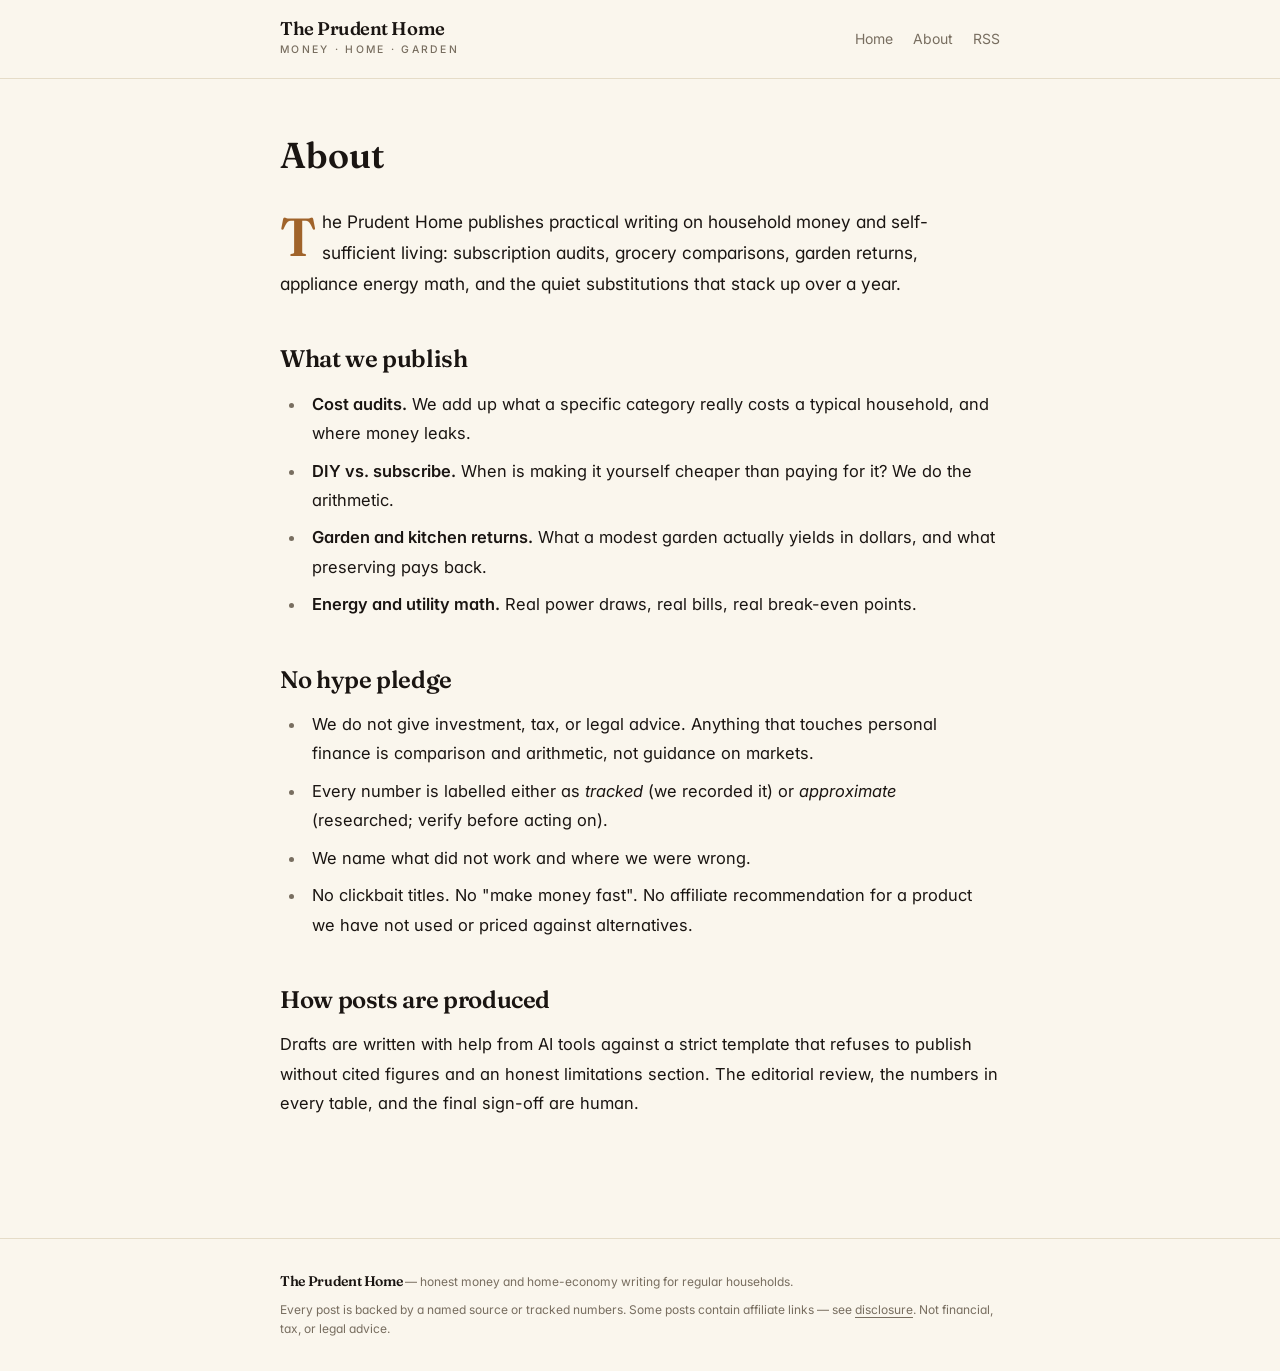
==== about/index.html @ 7614a362 "deploy 2026-04-15T07:02:53Z from source f7cd098" ====
<!DOCTYPE html><html lang="en" class="scroll-smooth"> <head><meta charset="utf-8"><meta name="viewport" content="width=device-width, initial-scale=1"><meta name="description" content="Practical money-saving and self-sufficient living for regular households. Real numbers, honest verdicts."><meta property="og:site_name" content="The Prudent Home"><meta property="og:title" content="About — The Prudent Home"><meta property="og:description" content="Practical money-saving and self-sufficient living for regular households. Real numbers, honest verdicts."><meta property="og:type" content="website"><meta property="og:url" content="https://theprudenthome.github.io/about/"><meta name="twitter:card" content="summary_large_image"><meta name="twitter:title" content="About — The Prudent Home"><meta name="twitter:description" content="Practical money-saving and self-sufficient living for regular households. Real numbers, honest verdicts."><meta name="p:domain_verify" content="9ee6adf73696bf512517238aac74f80d"><link rel="canonical" href="https://theprudenthome.github.io/about/"><link rel="alternate" type="application/rss+xml" title="About — The Prudent Home" href="/rss.xml"><link rel="preconnect" href="https://fonts.googleapis.com"><link rel="preconnect" href="https://fonts.gstatic.com" crossorigin><link rel="stylesheet" href="https://fonts.googleapis.com/css2?family=Fraunces:opsz,wght@9..144,400;9..144,500;9..144,600;9..144,700&family=Inter:wght@400;500;600;700&display=swap"><title>About — The Prudent Home</title><link rel="stylesheet" href="/_astro/BaseLayout.Cv4baA6N.css"></head> <body class="min-h-screen antialiased"> <header class="border-b border-[color:var(--color-rule)] dark:border-[color:var(--color-rule-dark)]"> <div class="mx-auto max-w-3xl px-5 sm:px-6 py-5 flex items-center justify-between gap-4"> <a href="/" class="group no-underline"> <span class="block font-serif text-[1.15rem] font-semibold tracking-tight leading-none text-[color:var(--color-ink)] dark:text-[color:var(--color-ink-dark)] group-hover:text-[color:var(--color-accent)] transition-colors">
The Prudent Home
</span> <span class="block mt-1 text-[0.65rem] font-medium tracking-[0.22em] uppercase text-[color:var(--color-muted)] dark:text-[color:var(--color-muted-dark)]">
money &middot; home &middot; garden
</span> </a> <nav class="flex items-center gap-5 text-sm text-[color:var(--color-muted)] dark:text-[color:var(--color-muted-dark)]" aria-label="Primary"> <a href="/" class="hover:text-[color:var(--color-accent)] transition-colors no-underline">Home</a> <a href="/about" class="hover:text-[color:var(--color-accent)] transition-colors no-underline">About</a> <a href="/rss.xml" class="hover:text-[color:var(--color-accent)] transition-colors no-underline">RSS</a> </nav> </div> </header> <main class="mx-auto max-w-3xl px-5 sm:px-6 py-10 sm:py-14">  <article class="prose prose-prudent max-w-none"> <h1 class="font-serif font-semibold">About</h1> <p>The Prudent Home publishes practical writing on household money and self-sufficient living: subscription audits, grocery comparisons, garden returns, appliance energy math, and the quiet substitutions that stack up over a year.</p> <h2>What we publish</h2> <ul> <li><strong>Cost audits.</strong> We add up what a specific category really costs a typical household, and where money leaks.</li> <li><strong>DIY vs. subscribe.</strong> When is making it yourself cheaper than paying for it? We do the arithmetic.</li> <li><strong>Garden and kitchen returns.</strong> What a modest garden actually yields in dollars, and what preserving pays back.</li> <li><strong>Energy and utility math.</strong> Real power draws, real bills, real break-even points.</li> </ul> <h2>No hype pledge</h2> <ul> <li>We do not give investment, tax, or legal advice. Anything that touches personal finance is comparison and arithmetic, not guidance on markets.</li> <li>Every number is labelled either as <em>tracked</em> (we recorded it) or <em>approximate</em> (researched; verify before acting on).</li> <li>We name what did not work and where we were wrong.</li> <li>No clickbait titles. No "make money fast". No affiliate recommendation for a product we have not used or priced against alternatives.</li> </ul> <h2>How posts are produced</h2> <p>Drafts are written with help from AI tools against a strict template that refuses to publish without cited figures and an honest limitations section. The editorial review, the numbers in every table, and the final sign-off are human.</p> </article>  </main> <footer class="mt-16 border-t border-[color:var(--color-rule)] dark:border-[color:var(--color-rule-dark)]"> <div class="mx-auto max-w-3xl px-5 sm:px-6 py-8 text-xs text-[color:var(--color-muted)] dark:text-[color:var(--color-muted-dark)] leading-relaxed"> <p class="mb-2"> <span class="font-serif text-sm font-semibold tracking-tight text-[color:var(--color-ink)] dark:text-[color:var(--color-ink-dark)]">The Prudent Home</span>
&mdash; honest money and home-economy writing for regular households.
</p> <p>
Every post is backed by a named source or tracked numbers. Some posts contain affiliate links &mdash;
          see <a href="/disclosure" class="underline hover:text-[color:var(--color-accent)] transition-colors">disclosure</a>.
          Not financial, tax, or legal advice.
</p> </div> </footer>  </body> </html>
---- _astro/BaseLayout.Cv4baA6N.css ----
@layer properties{@supports (((-webkit-hyphens:none)) and (not (margin-trim:inline))) or ((-moz-orient:inline) and (not (color:rgb(from red r g b)))){*,:before,:after,::backdrop{--tw-rotate-x:initial;--tw-rotate-y:initial;--tw-rotate-z:initial;--tw-skew-x:initial;--tw-skew-y:initial;--tw-space-y-reverse:0;--tw-border-style:solid;--tw-leading:initial;--tw-font-weight:initial;--tw-tracking:initial;--tw-duration:initial}}}@layer theme{:root,:host{--font-sans:"Inter", ui-sans-serif, system-ui, sans-serif;--font-serif:"Fraunces", ui-serif, "Iowan Old Style", Georgia, serif;--font-mono:ui-monospace, SFMono-Regular, Menlo, Monaco, Consolas, "Liberation Mono", "Courier New", monospace;--spacing:.25rem;--container-xl:36rem;--container-3xl:48rem;--text-xs:.75rem;--text-xs--line-height:calc(1 / .75);--text-sm:.875rem;--text-sm--line-height:calc(1.25 / .875);--text-base:1rem;--text-base--line-height: 1.5 ;--text-lg:1.125rem;--text-lg--line-height:calc(1.75 / 1.125);--text-xl:1.25rem;--text-xl--line-height:calc(1.75 / 1.25);--text-2xl:1.5rem;--text-2xl--line-height:calc(2 / 1.5);--text-3xl:1.875rem;--text-3xl--line-height: 1.2 ;--text-4xl:2.25rem;--text-4xl--line-height:calc(2.5 / 2.25);--text-5xl:3rem;--text-5xl--line-height:1;--font-weight-normal:400;--font-weight-medium:500;--font-weight-semibold:600;--tracking-tight:-.025em;--tracking-normal:0em;--leading-tight:1.25;--leading-snug:1.375;--leading-relaxed:1.625;--radius-lg:.5rem;--radius-xl:.75rem;--radius-2xl:1rem;--default-transition-duration:.15s;--default-transition-timing-function:cubic-bezier(.4, 0, .2, 1);--default-font-family:var(--font-sans);--default-mono-font-family:var(--font-mono);--color-paper:#faf6ed;--color-paper-dark:#13110d;--color-ink:#1a1512;--color-ink-dark:#ede5d2;--color-ink-soft:#3b342c;--color-muted:#786e60;--color-muted-dark:#958a79;--color-rule:#e5dcc8;--color-rule-dark:#2b2620;--color-accent:#a0632a;--color-accent-soft:#f1e0c5;--color-accent-soft-dark:#2a2015}}@layer base{*,:after,:before,::backdrop{box-sizing:border-box;border:0 solid;margin:0;padding:0}::file-selector-button{box-sizing:border-box;border:0 solid;margin:0;padding:0}html,:host{-webkit-text-size-adjust:100%;tab-size:4;line-height:1.5;font-family:var(--default-font-family,ui-sans-serif, system-ui, sans-serif, "Apple Color Emoji", "Segoe UI Emoji", "Segoe UI Symbol", "Noto Color Emoji");font-feature-settings:var(--default-font-feature-settings,normal);font-variation-settings:var(--default-font-variation-settings,normal);-webkit-tap-highlight-color:transparent}hr{height:0;color:inherit;border-top-width:1px}abbr:where([title]){-webkit-text-decoration:underline dotted;text-decoration:underline dotted}h1,h2,h3,h4,h5,h6{font-size:inherit;font-weight:inherit}a{color:inherit;-webkit-text-decoration:inherit;text-decoration:inherit}b,strong{font-weight:bolder}code,kbd,samp,pre{font-family:var(--default-mono-font-family,ui-monospace, SFMono-Regular, Menlo, Monaco, Consolas, "Liberation Mono", "Courier New", monospace);font-feature-settings:var(--default-mono-font-feature-settings,normal);font-variation-settings:var(--default-mono-font-variation-settings,normal);font-size:1em}small{font-size:80%}sub,sup{vertical-align:baseline;font-size:75%;line-height:0;position:relative}sub{bottom:-.25em}sup{top:-.5em}table{text-indent:0;border-color:inherit;border-collapse:collapse}:-moz-focusring{outline:auto}progress{vertical-align:baseline}summary{display:list-item}ol,ul,menu{list-style:none}img,svg,video,canvas,audio,iframe,embed,object{vertical-align:middle;display:block}img,video{max-width:100%;height:auto}button,input,select,optgroup,textarea{font:inherit;font-feature-settings:inherit;font-variation-settings:inherit;letter-spacing:inherit;color:inherit;opacity:1;background-color:#0000;border-radius:0}::file-selector-button{font:inherit;font-feature-settings:inherit;font-variation-settings:inherit;letter-spacing:inherit;color:inherit;opacity:1;background-color:#0000;border-radius:0}:where(select:is([multiple],[size])) optgroup{font-weight:bolder}:where(select:is([multiple],[size])) optgroup option{padding-inline-start:20px}::file-selector-button{margin-inline-end:4px}::placeholder{opacity:1}@supports (not ((-webkit-appearance:-apple-pay-button))) or (contain-intrinsic-size:1px){::placeholder{color:currentColor}@supports (color:color-mix(in lab,red,red)){::placeholder{color:color-mix(in oklab,currentcolor 50%,transparent)}}}textarea{resize:vertical}::-webkit-search-decoration{-webkit-appearance:none}::-webkit-date-and-time-value{min-height:1lh;text-align:inherit}::-webkit-datetime-edit{display:inline-flex}::-webkit-datetime-edit-fields-wrapper{padding:0}::-webkit-datetime-edit{padding-block:0}::-webkit-datetime-edit-year-field{padding-block:0}::-webkit-datetime-edit-month-field{padding-block:0}::-webkit-datetime-edit-day-field{padding-block:0}::-webkit-datetime-edit-hour-field{padding-block:0}::-webkit-datetime-edit-minute-field{padding-block:0}::-webkit-datetime-edit-second-field{padding-block:0}::-webkit-datetime-edit-millisecond-field{padding-block:0}::-webkit-datetime-edit-meridiem-field{padding-block:0}::-webkit-calendar-picker-indicator{line-height:1}:-moz-ui-invalid{box-shadow:none}button,input:where([type=button],[type=reset],[type=submit]){appearance:button}::file-selector-button{appearance:button}::-webkit-inner-spin-button{height:auto}::-webkit-outer-spin-button{height:auto}[hidden]:where(:not([hidden=until-found])){display:none!important}}@layer components;@layer utilities{.visible{visibility:visible}.absolute{position:absolute}.fixed{position:fixed}.static{position:static}.start{inset-inline-start:var(--spacing)}.end{inset-inline-end:var(--spacing)}.isolate{isolation:isolate}.mx-auto{margin-inline:auto}.my-5{margin-block:calc(var(--spacing) * 5)}.my-6{margin-block:calc(var(--spacing) * 6)}.prose{color:var(--tw-prose-body);max-width:65ch}.prose :where(p):not(:where([class~=not-prose],[class~=not-prose] *)){margin-top:1.25em;margin-bottom:1.25em}.prose :where([class~=lead]):not(:where([class~=not-prose],[class~=not-prose] *)){color:var(--tw-prose-lead);margin-top:1.2em;margin-bottom:1.2em;font-size:1.25em;line-height:1.6}.prose :where(a):not(:where([class~=not-prose],[class~=not-prose] *)){color:var(--tw-prose-links);font-weight:500;text-decoration:underline}.prose :where(strong):not(:where([class~=not-prose],[class~=not-prose] *)){color:var(--tw-prose-bold);font-weight:600}.prose :where(a strong):not(:where([class~=not-prose],[class~=not-prose] *)),.prose :where(blockquote strong):not(:where([class~=not-prose],[class~=not-prose] *)),.prose :where(thead th strong):not(:where([class~=not-prose],[class~=not-prose] *)){color:inherit}.prose :where(ol):not(:where([class~=not-prose],[class~=not-prose] *)){margin-top:1.25em;margin-bottom:1.25em;padding-inline-start:1.625em;list-style-type:decimal}.prose :where(ol[type=A]):not(:where([class~=not-prose],[class~=not-prose] *)){list-style-type:upper-alpha}.prose :where(ol[type=a]):not(:where([class~=not-prose],[class~=not-prose] *)){list-style-type:lower-alpha}.prose :where(ol[type=A s]):not(:where([class~=not-prose],[class~=not-prose] *)){list-style-type:upper-alpha}.prose :where(ol[type=a s]):not(:where([class~=not-prose],[class~=not-prose] *)){list-style-type:lower-alpha}.prose :where(ol[type=I]):not(:where([class~=not-prose],[class~=not-prose] *)){list-style-type:upper-roman}.prose :where(ol[type=i]):not(:where([class~=not-prose],[class~=not-prose] *)){list-style-type:lower-roman}.prose :where(ol[type=I s]):not(:where([class~=not-prose],[class~=not-prose] *)){list-style-type:upper-roman}.prose :where(ol[type=i s]):not(:where([class~=not-prose],[class~=not-prose] *)){list-style-type:lower-roman}.prose :where(ol[type="1"]):not(:where([class~=not-prose],[class~=not-prose] *)){list-style-type:decimal}.prose :where(ul):not(:where([class~=not-prose],[class~=not-prose] *)){margin-top:1.25em;margin-bottom:1.25em;padding-inline-start:1.625em;list-style-type:disc}.prose :where(ol>li):not(:where([class~=not-prose],[class~=not-prose] *))::marker{color:var(--tw-prose-counters);font-weight:400}.prose :where(ul>li):not(:where([class~=not-prose],[class~=not-prose] *))::marker{color:var(--tw-prose-bullets)}.prose :where(dt):not(:where([class~=not-prose],[class~=not-prose] *)){color:var(--tw-prose-headings);margin-top:1.25em;font-weight:600}.prose :where(hr):not(:where([class~=not-prose],[class~=not-prose] *)){border-color:var(--tw-prose-hr);border-top-width:1px;margin-top:3em;margin-bottom:3em}.prose :where(blockquote):not(:where([class~=not-prose],[class~=not-prose] *)){color:var(--tw-prose-quotes);border-inline-start-width:.25rem;border-inline-start-color:var(--tw-prose-quote-borders);quotes:"“""”""‘""’";margin-top:1.6em;margin-bottom:1.6em;padding-inline-start:1em;font-style:italic;font-weight:500}.prose :where(blockquote p:first-of-type):not(:where([class~=not-prose],[class~=not-prose] *)):before{content:open-quote}.prose :where(blockquote p:last-of-type):not(:where([class~=not-prose],[class~=not-prose] *)):after{content:close-quote}.prose :where(h1):not(:where([class~=not-prose],[class~=not-prose] *)){color:var(--tw-prose-headings);margin-top:0;margin-bottom:.888889em;font-size:2.25em;font-weight:800;line-height:1.11111}.prose :where(h1 strong):not(:where([class~=not-prose],[class~=not-prose] *)){color:inherit;font-weight:900}.prose :where(h2):not(:where([class~=not-prose],[class~=not-prose] *)){color:var(--tw-prose-headings);margin-top:2em;margin-bottom:1em;font-size:1.5em;font-weight:700;line-height:1.33333}.prose :where(h2 strong):not(:where([class~=not-prose],[class~=not-prose] *)){color:inherit;font-weight:800}.prose :where(h3):not(:where([class~=not-prose],[class~=not-prose] *)){color:var(--tw-prose-headings);margin-top:1.6em;margin-bottom:.6em;font-size:1.25em;font-weight:600;line-height:1.6}.prose :where(h3 strong):not(:where([class~=not-prose],[class~=not-prose] *)){color:inherit;font-weight:700}.prose :where(h4):not(:where([class~=not-prose],[class~=not-prose] *)){color:var(--tw-prose-headings);margin-top:1.5em;margin-bottom:.5em;font-weight:600;line-height:1.5}.prose :where(h4 strong):not(:where([class~=not-prose],[class~=not-prose] *)){color:inherit;font-weight:700}.prose :where(img):not(:where([class~=not-prose],[class~=not-prose] *)){margin-top:2em;margin-bottom:2em}.prose :where(picture):not(:where([class~=not-prose],[class~=not-prose] *)){margin-top:2em;margin-bottom:2em;display:block}.prose :where(video):not(:where([class~=not-prose],[class~=not-prose] *)){margin-top:2em;margin-bottom:2em}.prose :where(kbd):not(:where([class~=not-prose],[class~=not-prose] *)){color:var(--tw-prose-kbd);box-shadow:0 0 0 1px var(--tw-prose-kbd-shadows),0 3px 0 var(--tw-prose-kbd-shadows);padding-top:.1875em;padding-inline-end:.375em;padding-bottom:.1875em;border-radius:.3125rem;padding-inline-start:.375em;font-family:inherit;font-size:.875em;font-weight:500}.prose :where(code):not(:where([class~=not-prose],[class~=not-prose] *)){color:var(--tw-prose-code);font-size:.875em;font-weight:600}.prose :where(code):not(:where([class~=not-prose],[class~=not-prose] *)):before,.prose :where(code):not(:where([class~=not-prose],[class~=not-prose] *)):after{content:"`"}.prose :where(a code):not(:where([class~=not-prose],[class~=not-prose] *)),.prose :where(h1 code):not(:where([class~=not-prose],[class~=not-prose] *)){color:inherit}.prose :where(h2 code):not(:where([class~=not-prose],[class~=not-prose] *)){color:inherit;font-size:.875em}.prose :where(h3 code):not(:where([class~=not-prose],[class~=not-prose] *)){color:inherit;font-size:.9em}.prose :where(h4 code):not(:where([class~=not-prose],[class~=not-prose] *)),.prose :where(blockquote code):not(:where([class~=not-prose],[class~=not-prose] *)),.prose :where(thead th code):not(:where([class~=not-prose],[class~=not-prose] *)){color:inherit}.prose :where(pre):not(:where([class~=not-prose],[class~=not-prose] *)){color:var(--tw-prose-pre-code);background-color:var(--tw-prose-pre-bg);padding-top:.857143em;padding-inline-end:1.14286em;padding-bottom:.857143em;border-radius:.375rem;margin-top:1.71429em;margin-bottom:1.71429em;padding-inline-start:1.14286em;font-size:.875em;font-weight:400;line-height:1.71429;overflow-x:auto}.prose :where(pre code):not(:where([class~=not-prose],[class~=not-prose] *)){font-weight:inherit;color:inherit;font-size:inherit;font-family:inherit;line-height:inherit;background-color:#0000;border-width:0;border-radius:0;padding:0}.prose :where(pre code):not(:where([class~=not-prose],[class~=not-prose] *)):before,.prose :where(pre code):not(:where([class~=not-prose],[class~=not-prose] *)):after{content:none}.prose :where(table):not(:where([class~=not-prose],[class~=not-prose] *)){table-layout:auto;width:100%;margin-top:2em;margin-bottom:2em;font-size:.875em;line-height:1.71429}.prose :where(thead):not(:where([class~=not-prose],[class~=not-prose] *)){border-bottom-width:1px;border-bottom-color:var(--tw-prose-th-borders)}.prose :where(thead th):not(:where([class~=not-prose],[class~=not-prose] *)){color:var(--tw-prose-headings);vertical-align:bottom;padding-inline-end:.571429em;padding-bottom:.571429em;padding-inline-start:.571429em;font-weight:600}.prose :where(tbody tr):not(:where([class~=not-prose],[class~=not-prose] *)){border-bottom-width:1px;border-bottom-color:var(--tw-prose-td-borders)}.prose :where(tbody tr:last-child):not(:where([class~=not-prose],[class~=not-prose] *)){border-bottom-width:0}.prose :where(tbody td):not(:where([class~=not-prose],[class~=not-prose] *)){vertical-align:baseline}.prose :where(tfoot):not(:where([class~=not-prose],[class~=not-prose] *)){border-top-width:1px;border-top-color:var(--tw-prose-th-borders)}.prose :where(tfoot td):not(:where([class~=not-prose],[class~=not-prose] *)){vertical-align:top}.prose :where(th,td):not(:where([class~=not-prose],[class~=not-prose] *)){text-align:start}.prose :where(figure>*):not(:where([class~=not-prose],[class~=not-prose] *)){margin-top:0;margin-bottom:0}.prose :where(figcaption):not(:where([class~=not-prose],[class~=not-prose] *)){color:var(--tw-prose-captions);margin-top:.857143em;font-size:.875em;line-height:1.42857}.prose{--tw-prose-body:oklch(37.3% .034 259.733);--tw-prose-headings:oklch(21% .034 264.665);--tw-prose-lead:oklch(44.6% .03 256.802);--tw-prose-links:oklch(21% .034 264.665);--tw-prose-bold:oklch(21% .034 264.665);--tw-prose-counters:oklch(55.1% .027 264.364);--tw-prose-bullets:oklch(87.2% .01 258.338);--tw-prose-hr:oklch(92.8% .006 264.531);--tw-prose-quotes:oklch(21% .034 264.665);--tw-prose-quote-borders:oklch(92.8% .006 264.531);--tw-prose-captions:oklch(55.1% .027 264.364);--tw-prose-kbd:oklch(21% .034 264.665);--tw-prose-kbd-shadows:oklab(21% -.00316127 -.0338527/.1);--tw-prose-code:oklch(21% .034 264.665);--tw-prose-pre-code:oklch(92.8% .006 264.531);--tw-prose-pre-bg:oklch(27.8% .033 256.848);--tw-prose-th-borders:oklch(87.2% .01 258.338);--tw-prose-td-borders:oklch(92.8% .006 264.531);--tw-prose-invert-body:oklch(87.2% .01 258.338);--tw-prose-invert-headings:#fff;--tw-prose-invert-lead:oklch(70.7% .022 261.325);--tw-prose-invert-links:#fff;--tw-prose-invert-bold:#fff;--tw-prose-invert-counters:oklch(70.7% .022 261.325);--tw-prose-invert-bullets:oklch(44.6% .03 256.802);--tw-prose-invert-hr:oklch(37.3% .034 259.733);--tw-prose-invert-quotes:oklch(96.7% .003 264.542);--tw-prose-invert-quote-borders:oklch(37.3% .034 259.733);--tw-prose-invert-captions:oklch(70.7% .022 261.325);--tw-prose-invert-kbd:#fff;--tw-prose-invert-kbd-shadows:#ffffff1a;--tw-prose-invert-code:#fff;--tw-prose-invert-pre-code:oklch(87.2% .01 258.338);--tw-prose-invert-pre-bg:#00000080;--tw-prose-invert-th-borders:oklch(44.6% .03 256.802);--tw-prose-invert-td-borders:oklch(37.3% .034 259.733);font-size:1rem;line-height:1.75}.prose :where(picture>img):not(:where([class~=not-prose],[class~=not-prose] *)){margin-top:0;margin-bottom:0}.prose :where(li):not(:where([class~=not-prose],[class~=not-prose] *)){margin-top:.5em;margin-bottom:.5em}.prose :where(ol>li):not(:where([class~=not-prose],[class~=not-prose] *)),.prose :where(ul>li):not(:where([class~=not-prose],[class~=not-prose] *)){padding-inline-start:.375em}.prose :where(.prose>ul>li p):not(:where([class~=not-prose],[class~=not-prose] *)){margin-top:.75em;margin-bottom:.75em}.prose :where(.prose>ul>li>p:first-child):not(:where([class~=not-prose],[class~=not-prose] *)){margin-top:1.25em}.prose :where(.prose>ul>li>p:last-child):not(:where([class~=not-prose],[class~=not-prose] *)){margin-bottom:1.25em}.prose :where(.prose>ol>li>p:first-child):not(:where([class~=not-prose],[class~=not-prose] *)){margin-top:1.25em}.prose :where(.prose>ol>li>p:last-child):not(:where([class~=not-prose],[class~=not-prose] *)){margin-bottom:1.25em}.prose :where(ul ul,ul ol,ol ul,ol ol):not(:where([class~=not-prose],[class~=not-prose] *)){margin-top:.75em;margin-bottom:.75em}.prose :where(dl):not(:where([class~=not-prose],[class~=not-prose] *)){margin-top:1.25em;margin-bottom:1.25em}.prose :where(dd):not(:where([class~=not-prose],[class~=not-prose] *)){margin-top:.5em;padding-inline-start:1.625em}.prose :where(hr+*):not(:where([class~=not-prose],[class~=not-prose] *)),.prose :where(h2+*):not(:where([class~=not-prose],[class~=not-prose] *)),.prose :where(h3+*):not(:where([class~=not-prose],[class~=not-prose] *)),.prose :where(h4+*):not(:where([class~=not-prose],[class~=not-prose] *)){margin-top:0}.prose :where(thead th:first-child):not(:where([class~=not-prose],[class~=not-prose] *)){padding-inline-start:0}.prose :where(thead th:last-child):not(:where([class~=not-prose],[class~=not-prose] *)){padding-inline-end:0}.prose :where(tbody td,tfoot td):not(:where([class~=not-prose],[class~=not-prose] *)){padding-top:.571429em;padding-inline-end:.571429em;padding-bottom:.571429em;padding-inline-start:.571429em}.prose :where(tbody td:first-child,tfoot td:first-child):not(:where([class~=not-prose],[class~=not-prose] *)){padding-inline-start:0}.prose :where(tbody td:last-child,tfoot td:last-child):not(:where([class~=not-prose],[class~=not-prose] *)){padding-inline-end:0}.prose :where(figure):not(:where([class~=not-prose],[class~=not-prose] *)){margin-top:2em;margin-bottom:2em}.prose :where(.prose>:first-child):not(:where([class~=not-prose],[class~=not-prose] *)){margin-top:0}.prose :where(.prose>:last-child):not(:where([class~=not-prose],[class~=not-prose] *)){margin-bottom:0}.mt-1{margin-top:calc(var(--spacing) * 1)}.mt-2{margin-top:calc(var(--spacing) * 2)}.mt-3{margin-top:calc(var(--spacing) * 3)}.mt-5{margin-top:calc(var(--spacing) * 5)}.mt-16{margin-top:calc(var(--spacing) * 16)}.mb-2{margin-bottom:calc(var(--spacing) * 2)}.mb-3{margin-bottom:calc(var(--spacing) * 3)}.mb-4{margin-bottom:calc(var(--spacing) * 4)}.mb-5{margin-bottom:calc(var(--spacing) * 5)}.mb-6{margin-bottom:calc(var(--spacing) * 6)}.mb-8{margin-bottom:calc(var(--spacing) * 8)}.mb-14{margin-bottom:calc(var(--spacing) * 14)}.ml-2{margin-left:calc(var(--spacing) * 2)}.line-clamp-3{-webkit-line-clamp:3;-webkit-box-orient:vertical;display:-webkit-box;overflow:hidden}.block{display:block}.flex{display:flex}.grid{display:grid}.table{display:table}.aspect-\[4\/3\]{aspect-ratio:4/3}.aspect-\[16\/9\]{aspect-ratio:16/9}.h-full{height:100%}.min-h-screen{min-height:100vh}.w-full{width:100%}.max-w-3xl{max-width:var(--container-3xl)}.max-w-\[60ch\]{max-width:60ch}.max-w-none{max-width:none}.max-w-xl{max-width:var(--container-xl)}.shrink{flex-shrink:1}.grow{flex-grow:1}.transform{transform:var(--tw-rotate-x,) var(--tw-rotate-y,) var(--tw-rotate-z,) var(--tw-skew-x,) var(--tw-skew-y,)}.flex-wrap{flex-wrap:wrap}.items-center{align-items:center}.items-start{align-items:flex-start}.justify-between{justify-content:space-between}.gap-4{gap:calc(var(--spacing) * 4)}.gap-5{gap:calc(var(--spacing) * 5)}.gap-6{gap:calc(var(--spacing) * 6)}:where(.space-y-10>:not(:last-child)){--tw-space-y-reverse:0;margin-block-start:calc(calc(var(--spacing) * 10) * var(--tw-space-y-reverse));margin-block-end:calc(calc(var(--spacing) * 10) * calc(1 - var(--tw-space-y-reverse)))}.gap-x-3{column-gap:calc(var(--spacing) * 3)}.gap-y-1{row-gap:calc(var(--spacing) * 1)}.overflow-hidden{overflow:hidden}.scroll-smooth{scroll-behavior:smooth}.rounded{border-radius:.25rem}.rounded-2xl{border-radius:var(--radius-2xl)}.rounded-lg{border-radius:var(--radius-lg)}.rounded-xl{border-radius:var(--radius-xl)}.border{border-style:var(--tw-border-style);border-width:1px}.border-t{border-top-style:var(--tw-border-style);border-top-width:1px}.border-b{border-bottom-style:var(--tw-border-style);border-bottom-width:1px}.border-\[color\:var\(--color-rule\)\]{border-color:var(--color-rule)}.bg-\[color\:var\(--color-accent-soft\)\]{background-color:var(--color-accent-soft)}.object-cover{object-fit:cover}.p-3{padding:calc(var(--spacing) * 3)}.px-4{padding-inline:calc(var(--spacing) * 4)}.px-5{padding-inline:calc(var(--spacing) * 5)}.py-3{padding-block:calc(var(--spacing) * 3)}.py-5{padding-block:calc(var(--spacing) * 5)}.py-8{padding-block:calc(var(--spacing) * 8)}.py-10{padding-block:calc(var(--spacing) * 10)}.pt-10{padding-top:calc(var(--spacing) * 10)}.pb-6{padding-bottom:calc(var(--spacing) * 6)}.pb-10{padding-bottom:calc(var(--spacing) * 10)}.font-sans{font-family:var(--font-sans)}.font-serif{font-family:var(--font-serif)}.text-2xl{font-size:var(--text-2xl);line-height:var(--tw-leading,var(--text-2xl--line-height))}.text-3xl{font-size:var(--text-3xl);line-height:var(--tw-leading,var(--text-3xl--line-height))}.text-4xl{font-size:var(--text-4xl);line-height:var(--tw-leading,var(--text-4xl--line-height))}.text-base{font-size:var(--text-base);line-height:var(--tw-leading,var(--text-base--line-height))}.text-lg{font-size:var(--text-lg);line-height:var(--tw-leading,var(--text-lg--line-height))}.text-sm{font-size:var(--text-sm);line-height:var(--tw-leading,var(--text-sm--line-height))}.text-xl{font-size:var(--text-xl);line-height:var(--tw-leading,var(--text-xl--line-height))}.text-xs{font-size:var(--text-xs);line-height:var(--tw-leading,var(--text-xs--line-height))}.text-\[0\.65rem\]{font-size:.65rem}.text-\[1\.15rem\]{font-size:1.15rem}.leading-\[1\.1\]{--tw-leading:1.1;line-height:1.1}.leading-\[1\.05\]{--tw-leading:1.05;line-height:1.05}.leading-\[1\.15\]{--tw-leading:1.15;line-height:1.15}.leading-none{--tw-leading:1;line-height:1}.leading-relaxed{--tw-leading:var(--leading-relaxed);line-height:var(--leading-relaxed)}.leading-snug{--tw-leading:var(--leading-snug);line-height:var(--leading-snug)}.leading-tight{--tw-leading:var(--leading-tight);line-height:var(--leading-tight)}.font-medium{--tw-font-weight:var(--font-weight-medium);font-weight:var(--font-weight-medium)}.font-normal{--tw-font-weight:var(--font-weight-normal);font-weight:var(--font-weight-normal)}.font-semibold{--tw-font-weight:var(--font-weight-semibold);font-weight:var(--font-weight-semibold)}.tracking-\[0\.1em\]{--tw-tracking:.1em;letter-spacing:.1em}.tracking-\[0\.14em\]{--tw-tracking:.14em;letter-spacing:.14em}.tracking-\[0\.18em\]{--tw-tracking:.18em;letter-spacing:.18em}.tracking-\[0\.22em\]{--tw-tracking:.22em;letter-spacing:.22em}.tracking-normal{--tw-tracking:var(--tracking-normal);letter-spacing:var(--tracking-normal)}.tracking-tight{--tw-tracking:var(--tracking-tight);letter-spacing:var(--tracking-tight)}.text-\[color\:var\(--color-accent\)\]{color:var(--color-accent)}.text-\[color\:var\(--color-ink\)\]{color:var(--color-ink)}.text-\[color\:var\(--color-ink-soft\)\]{color:var(--color-ink-soft)}.text-\[color\:var\(--color-muted\)\]{color:var(--color-muted)}.normal-case{text-transform:none}.uppercase{text-transform:uppercase}.italic{font-style:italic}.no-underline{text-decoration-line:none}.underline{text-decoration-line:underline}.antialiased{-webkit-font-smoothing:antialiased;-moz-osx-font-smoothing:grayscale}.transition-colors{transition-property:color,background-color,border-color,outline-color,text-decoration-color,fill,stroke,--tw-gradient-from,--tw-gradient-via,--tw-gradient-to;transition-timing-function:var(--tw-ease,var(--default-transition-timing-function));transition-duration:var(--tw-duration,var(--default-transition-duration))}.transition-transform{transition-property:transform,translate,scale,rotate;transition-timing-function:var(--tw-ease,var(--default-transition-timing-function));transition-duration:var(--tw-duration,var(--default-transition-duration))}.duration-500{--tw-duration:.5s;transition-duration:.5s}.duration-700{--tw-duration:.7s;transition-duration:.7s}@media(hover:hover){.group-hover\:scale-\[1\.02\]:is(:where(.group):hover *){scale:1.02}.group-hover\:scale-\[1\.04\]:is(:where(.group):hover *){scale:1.04}.group-hover\:text-\[color\:var\(--color-accent\)\]:is(:where(.group):hover *),.hover\:text-\[color\:var\(--color-accent\)\]:hover{color:var(--color-accent)}}@media(min-width:40rem){.sm\:mb-20{margin-bottom:calc(var(--spacing) * 20)}.sm\:grid-cols-3{grid-template-columns:repeat(3,minmax(0,1fr))}.sm\:grid-cols-\[150px_1fr\]{grid-template-columns:150px 1fr}.sm\:px-6{padding-inline:calc(var(--spacing) * 6)}.sm\:py-14{padding-block:calc(var(--spacing) * 14)}.sm\:text-3xl{font-size:var(--text-3xl);line-height:var(--tw-leading,var(--text-3xl--line-height))}.sm\:text-5xl{font-size:var(--text-5xl);line-height:var(--tw-leading,var(--text-5xl--line-height))}.sm\:text-lg{font-size:var(--text-lg);line-height:var(--tw-leading,var(--text-lg--line-height))}.sm\:text-\[2\.6rem\]{font-size:2.6rem}}@media(prefers-color-scheme:dark){.dark\:border-\[color\:var\(--color-rule-dark\)\]{border-color:var(--color-rule-dark)}.dark\:bg-\[color\:var\(--color-accent-soft-dark\)\]{background-color:var(--color-accent-soft-dark)}.dark\:text-\[color\:var\(--color-ink-dark\)\]{color:var(--color-ink-dark)}.dark\:text-\[color\:var\(--color-muted-dark\)\]{color:var(--color-muted-dark)}}}html{scroll-behavior:smooth}body{background:var(--color-paper);color:var(--color-ink);font-family:var(--font-sans);font-feature-settings:"ss01","cv11";-webkit-font-smoothing:antialiased}@media(prefers-color-scheme:dark){body{background:var(--color-paper-dark);color:var(--color-ink-dark)}}a{text-underline-offset:3px}.prose-prudent{--tw-prose-body:var(--color-ink);--tw-prose-headings:var(--color-ink);--tw-prose-lead:var(--color-ink-soft);--tw-prose-links:var(--color-accent);--tw-prose-bold:var(--color-ink);--tw-prose-counters:var(--color-muted);--tw-prose-bullets:var(--color-muted);--tw-prose-hr:var(--color-rule);--tw-prose-quotes:var(--color-ink-soft);--tw-prose-quote-borders:var(--color-accent);--tw-prose-captions:var(--color-muted);--tw-prose-code:var(--color-ink);--tw-prose-pre-code:var(--color-ink-dark);--tw-prose-pre-bg:#1e1b17;--tw-prose-th-borders:var(--color-rule);--tw-prose-td-borders:var(--color-rule);--tw-prose-invert-body:var(--color-ink-dark);--tw-prose-invert-headings:var(--color-ink-dark);--tw-prose-invert-links:var(--color-accent);--tw-prose-invert-bold:var(--color-ink-dark);--tw-prose-invert-hr:var(--color-rule-dark);--tw-prose-invert-th-borders:var(--color-rule-dark);--tw-prose-invert-td-borders:var(--color-rule-dark)}.prose-prudent h2{font-family:var(--font-serif);letter-spacing:-.015em;margin-top:2.75rem;margin-bottom:.9rem;font-size:1.5rem;font-weight:600}.prose-prudent h3{font-family:var(--font-serif);margin-top:1.75rem;font-size:1.15rem;font-weight:600}.prose-prudent p,.prose-prudent li{font-size:1.03rem;line-height:1.78}.prose-prudent>p:first-of-type{font-size:1.08rem}.prose-prudent>p:first-of-type:first-letter{font-family:var(--font-serif);float:left;color:var(--color-accent);padding:.12em .12em 0 0;font-size:3.1em;font-weight:600;line-height:.9}.prose-prudent img{object-fit:cover;object-position:center;border-radius:14px;width:100%;height:clamp(200px,38vw,380px);margin:1.25rem 0 .75rem;box-shadow:0 1px 2px #281e140d,0 10px 28px #281e1414}.prose-prudent img+em{text-align:center;font-family:var(--font-sans);color:var(--color-muted);letter-spacing:.02em;margin:-.4rem 0 1.4rem;font-size:.8rem;font-style:normal;display:block}.prose-prudent table{font-family:var(--font-sans);width:100%;font-size:.93rem}.prose-prudent thead th{letter-spacing:.06em;text-transform:uppercase;color:var(--color-muted);background:#a0632a0f;font-size:.78rem;font-weight:600}@supports (color:color-mix(in lab,red,red)){.prose-prudent thead th{background:color-mix(in srgb,var(--color-accent) 6%,transparent)}}.prose-prudent tbody tr:hover{background:#a0632a0d}@supports (color:color-mix(in lab,red,red)){.prose-prudent tbody tr:hover{background:color-mix(in srgb,var(--color-accent) 5%,transparent)}}.prose-prudent blockquote{font-style:italic}.prose-prudent code{background:#a0632a1a}@supports (color:color-mix(in lab,red,red)){.prose-prudent code{background:color-mix(in srgb,var(--color-accent) 10%,transparent)}}.prose-prudent code{border-radius:4px;padding:.08em .3em;font-size:.88em}.prose-prudent code:before,.prose-prudent code:after{content:none}.tldr{background:#a0632a14}@supports (color:color-mix(in lab,red,red)){.tldr{background:color-mix(in srgb,var(--color-accent) 8%,transparent)}}.tldr{border:1px solid #a0632a4d}@supports (color:color-mix(in lab,red,red)){.tldr{border:1px solid color-mix(in srgb,var(--color-accent) 30%,transparent)}}.tldr{border-left:3px solid var(--color-accent);font-family:var(--font-sans);border-radius:10px;margin:1.6rem 0;padding:1rem 1.2rem;font-size:.96rem}.tldr strong:first-child{color:var(--color-muted);letter-spacing:.14em;text-transform:uppercase;margin-bottom:.45rem;font-size:.72rem;font-weight:700;display:block}@media(max-width:640px){.prose-prudent table{white-space:nowrap;display:block;overflow-x:auto}.prose-prudent img{border-radius:10px}}::selection{background:#a0632a4d}@supports (color:color-mix(in lab,red,red)){::selection{background:color-mix(in srgb,var(--color-accent) 30%,transparent)}}@property --tw-rotate-x{syntax:"*";inherits:false}@property --tw-rotate-y{syntax:"*";inherits:false}@property --tw-rotate-z{syntax:"*";inherits:false}@property --tw-skew-x{syntax:"*";inherits:false}@property --tw-skew-y{syntax:"*";inherits:false}@property --tw-space-y-reverse{syntax:"*";inherits:false;initial-value:0}@property --tw-border-style{syntax:"*";inherits:false;initial-value:solid}@property --tw-leading{syntax:"*";inherits:false}@property --tw-font-weight{syntax:"*";inherits:false}@property --tw-tracking{syntax:"*";inherits:false}@property --tw-duration{syntax:"*";inherits:false}.font-serif{font-family:var(--font-serif)}.font-sans{font-family:var(--font-sans)}
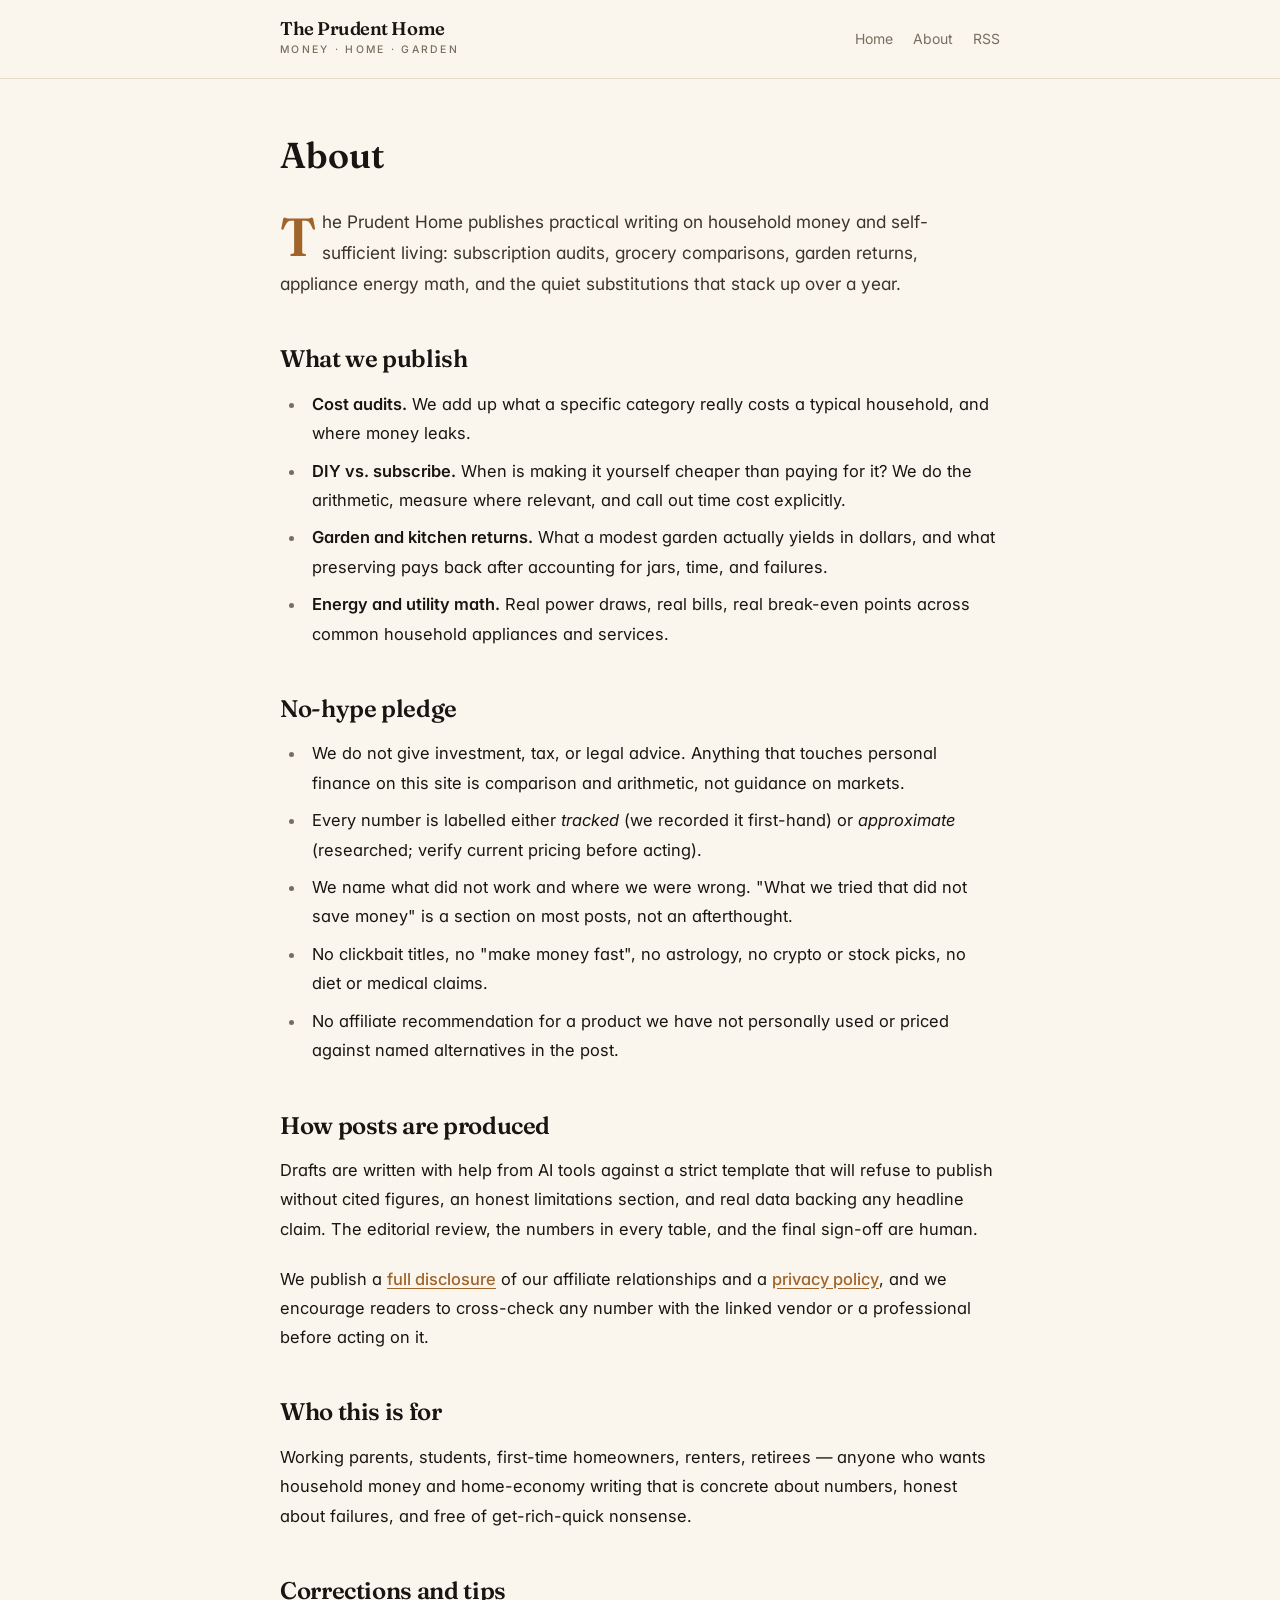
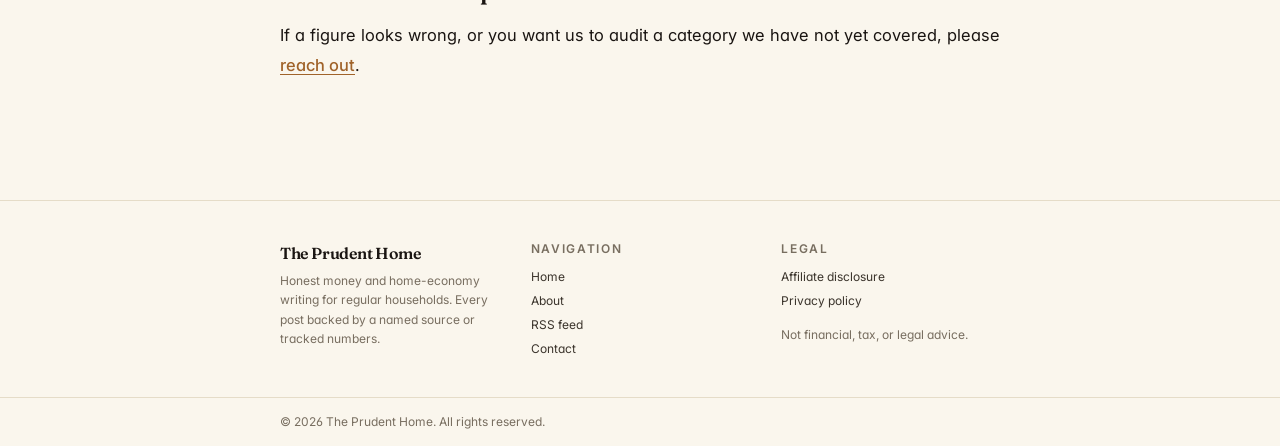
==== commit 387ce8a5: "deploy 2026-04-15T07:19:00Z from source 3a5b871" ====
--- a/about/index.html
+++ b/about/index.html
@@ -1,11 +1,13 @@
-<!DOCTYPE html><html lang="en" class="scroll-smooth"> <head><meta charset="utf-8"><meta name="viewport" content="width=device-width, initial-scale=1"><meta name="description" content="Practical money-saving and self-sufficient living for regular households. Real numbers, honest verdicts."><meta property="og:site_name" content="The Prudent Home"><meta property="og:title" content="About — The Prudent Home"><meta property="og:description" content="Practical money-saving and self-sufficient living for regular households. Real numbers, honest verdicts."><meta property="og:type" content="website"><meta property="og:url" content="https://theprudenthome.github.io/about/"><meta name="twitter:card" content="summary_large_image"><meta name="twitter:title" content="About — The Prudent Home"><meta name="twitter:description" content="Practical money-saving and self-sufficient living for regular households. Real numbers, honest verdicts."><meta name="p:domain_verify" content="9ee6adf73696bf512517238aac74f80d"><link rel="canonical" href="https://theprudenthome.github.io/about/"><link rel="alternate" type="application/rss+xml" title="About — The Prudent Home" href="/rss.xml"><link rel="preconnect" href="https://fonts.googleapis.com"><link rel="preconnect" href="https://fonts.gstatic.com" crossorigin><link rel="stylesheet" href="https://fonts.googleapis.com/css2?family=Fraunces:opsz,wght@9..144,400;9..144,500;9..144,600;9..144,700&family=Inter:wght@400;500;600;700&display=swap"><title>About — The Prudent Home</title><link rel="stylesheet" href="/_astro/BaseLayout.Cv4baA6N.css"></head> <body class="min-h-screen antialiased"> <header class="border-b border-[color:var(--color-rule)] dark:border-[color:var(--color-rule-dark)]"> <div class="mx-auto max-w-3xl px-5 sm:px-6 py-5 flex items-center justify-between gap-4"> <a href="/" class="group no-underline"> <span class="block font-serif text-[1.15rem] font-semibold tracking-tight leading-none text-[color:var(--color-ink)] dark:text-[color:var(--color-ink-dark)] group-hover:text-[color:var(--color-accent)] transition-colors">
+<!DOCTYPE html><html lang="en" class="scroll-smooth"> <head><meta charset="utf-8"><meta name="viewport" content="width=device-width, initial-scale=1"><meta name="description" content="Who writes The Prudent Home and what we publish."><meta property="og:site_name" content="The Prudent Home"><meta property="og:title" content="About — The Prudent Home"><meta property="og:description" content="Who writes The Prudent Home and what we publish."><meta property="og:type" content="website"><meta property="og:url" content="https://theprudenthome.github.io/about/"><meta name="twitter:card" content="summary_large_image"><meta name="twitter:title" content="About — The Prudent Home"><meta name="twitter:description" content="Who writes The Prudent Home and what we publish."><meta name="p:domain_verify" content="9ee6adf73696bf512517238aac74f80d"><link rel="canonical" href="https://theprudenthome.github.io/about/"><link rel="alternate" type="application/rss+xml" title="About — The Prudent Home" href="/rss.xml"><link rel="preconnect" href="https://fonts.googleapis.com"><link rel="preconnect" href="https://fonts.gstatic.com" crossorigin><link rel="stylesheet" href="https://fonts.googleapis.com/css2?family=Fraunces:opsz,wght@9..144,400;9..144,500;9..144,600;9..144,700&family=Inter:wght@400;500;600;700&display=swap"><title>About — The Prudent Home</title><link rel="stylesheet" href="/_astro/BaseLayout.CYQWa2Ko.css"></head> <body class="min-h-screen antialiased"> <header class="border-b border-[color:var(--color-rule)] dark:border-[color:var(--color-rule-dark)]"> <div class="mx-auto max-w-3xl px-5 sm:px-6 py-5 flex items-center justify-between gap-4"> <a href="/" class="group no-underline"> <span class="block font-serif text-[1.15rem] font-semibold tracking-tight leading-none text-[color:var(--color-ink)] dark:text-[color:var(--color-ink-dark)] group-hover:text-[color:var(--color-accent)] transition-colors">
 The Prudent Home
 </span> <span class="block mt-1 text-[0.65rem] font-medium tracking-[0.22em] uppercase text-[color:var(--color-muted)] dark:text-[color:var(--color-muted-dark)]">
 money &middot; home &middot; garden
-</span> </a> <nav class="flex items-center gap-5 text-sm text-[color:var(--color-muted)] dark:text-[color:var(--color-muted-dark)]" aria-label="Primary"> <a href="/" class="hover:text-[color:var(--color-accent)] transition-colors no-underline">Home</a> <a href="/about" class="hover:text-[color:var(--color-accent)] transition-colors no-underline">About</a> <a href="/rss.xml" class="hover:text-[color:var(--color-accent)] transition-colors no-underline">RSS</a> </nav> </div> </header> <main class="mx-auto max-w-3xl px-5 sm:px-6 py-10 sm:py-14">  <article class="prose prose-prudent max-w-none"> <h1 class="font-serif font-semibold">About</h1> <p>The Prudent Home publishes practical writing on household money and self-sufficient living: subscription audits, grocery comparisons, garden returns, appliance energy math, and the quiet substitutions that stack up over a year.</p> <h2>What we publish</h2> <ul> <li><strong>Cost audits.</strong> We add up what a specific category really costs a typical household, and where money leaks.</li> <li><strong>DIY vs. subscribe.</strong> When is making it yourself cheaper than paying for it? We do the arithmetic.</li> <li><strong>Garden and kitchen returns.</strong> What a modest garden actually yields in dollars, and what preserving pays back.</li> <li><strong>Energy and utility math.</strong> Real power draws, real bills, real break-even points.</li> </ul> <h2>No hype pledge</h2> <ul> <li>We do not give investment, tax, or legal advice. Anything that touches personal finance is comparison and arithmetic, not guidance on markets.</li> <li>Every number is labelled either as <em>tracked</em> (we recorded it) or <em>approximate</em> (researched; verify before acting on).</li> <li>We name what did not work and where we were wrong.</li> <li>No clickbait titles. No "make money fast". No affiliate recommendation for a product we have not used or priced against alternatives.</li> </ul> <h2>How posts are produced</h2> <p>Drafts are written with help from AI tools against a strict template that refuses to publish without cited figures and an honest limitations section. The editorial review, the numbers in every table, and the final sign-off are human.</p> </article>  </main> <footer class="mt-16 border-t border-[color:var(--color-rule)] dark:border-[color:var(--color-rule-dark)]"> <div class="mx-auto max-w-3xl px-5 sm:px-6 py-8 text-xs text-[color:var(--color-muted)] dark:text-[color:var(--color-muted-dark)] leading-relaxed"> <p class="mb-2"> <span class="font-serif text-sm font-semibold tracking-tight text-[color:var(--color-ink)] dark:text-[color:var(--color-ink-dark)]">The Prudent Home</span>
-&mdash; honest money and home-economy writing for regular households.
-</p> <p>
-Every post is backed by a named source or tracked numbers. Some posts contain affiliate links &mdash;
-          see <a href="/disclosure" class="underline hover:text-[color:var(--color-accent)] transition-colors">disclosure</a>.
-          Not financial, tax, or legal advice.
-</p> </div> </footer>  </body> </html>+</span> </a> <nav class="flex items-center gap-5 text-sm text-[color:var(--color-muted)] dark:text-[color:var(--color-muted-dark)]" aria-label="Primary"> <a href="/" class="hover:text-[color:var(--color-accent)] transition-colors no-underline">Home</a> <a href="/about" class="hover:text-[color:var(--color-accent)] transition-colors no-underline">About</a> <a href="/rss.xml" class="hover:text-[color:var(--color-accent)] transition-colors no-underline">RSS</a> </nav> </div> </header> <main class="mx-auto max-w-3xl px-5 sm:px-6 py-10 sm:py-14">  <article class="prose prose-prudent max-w-none"> <h1 class="font-serif font-semibold">About</h1> <p class="lead">The Prudent Home publishes practical writing on household money and self-sufficient living: subscription audits, grocery comparisons, garden returns, appliance energy math, and the quiet substitutions that stack up over a year.</p> <h2>What we publish</h2> <ul> <li><strong>Cost audits.</strong> We add up what a specific category really costs a typical household, and where money leaks.</li> <li><strong>DIY vs. subscribe.</strong> When is making it yourself cheaper than paying for it? We do the arithmetic, measure where relevant, and call out time cost explicitly.</li> <li><strong>Garden and kitchen returns.</strong> What a modest garden actually yields in dollars, and what preserving pays back after accounting for jars, time, and failures.</li> <li><strong>Energy and utility math.</strong> Real power draws, real bills, real break-even points across common household appliances and services.</li> </ul> <h2>No-hype pledge</h2> <ul> <li>We do not give investment, tax, or legal advice. Anything that touches personal finance on this site is comparison and arithmetic, not guidance on markets.</li> <li>Every number is labelled either <em>tracked</em> (we recorded it first-hand) or <em>approximate</em> (researched; verify current pricing before acting).</li> <li>We name what did not work and where we were wrong. "What we tried that did not save money" is a section on most posts, not an afterthought.</li> <li>No clickbait titles, no "make money fast", no astrology, no crypto or stock picks, no diet or medical claims.</li> <li>No affiliate recommendation for a product we have not personally used or priced against named alternatives in the post.</li> </ul> <h2>How posts are produced</h2> <p>Drafts are written with help from AI tools against a strict template that will refuse to publish without cited figures, an honest limitations section, and real data backing any headline claim. The editorial review, the numbers in every table, and the final sign-off are human.</p> <p>We publish a <a href="/disclosure">full disclosure</a> of our affiliate relationships and a <a href="/privacy">privacy policy</a>, and we encourage readers to cross-check any number with the linked vendor or a professional before acting on it.</p> <h2>Who this is for</h2> <p>Working parents, students, first-time homeowners, renters, retirees — anyone who wants household money and home-economy writing that is concrete about numbers, honest about failures, and free of get-rich-quick nonsense.</p> <h2>Corrections and tips</h2> <p>If a figure looks wrong, or you want us to audit a category we have not yet covered, please <a href="/contact">reach out</a>.</p> </article>  </main> <footer class="mt-16 border-t border-[color:var(--color-rule)] dark:border-[color:var(--color-rule-dark)]"> <div class="mx-auto max-w-3xl px-5 sm:px-6 py-10 grid gap-8 sm:grid-cols-3 text-sm"> <div class="sm:col-span-1"> <p class="font-serif text-base font-semibold tracking-tight text-[color:var(--color-ink)] dark:text-[color:var(--color-ink-dark)] mb-1.5">
+The Prudent Home
+</p> <p class="text-xs text-[color:var(--color-muted)] dark:text-[color:var(--color-muted-dark)] leading-relaxed">
+Honest money and home-economy writing for regular households. Every post backed by a named source or tracked numbers.
+</p> </div> <nav class="text-xs" aria-label="Navigation"> <p class="font-semibold tracking-[0.14em] uppercase text-[color:var(--color-muted)] mb-3">Navigation</p> <ul class="space-y-2"> <li><a href="/" class="text-[color:var(--color-ink-soft)] dark:text-[color:var(--color-muted-dark)] hover:text-[color:var(--color-accent)] no-underline">Home</a></li> <li><a href="/about" class="text-[color:var(--color-ink-soft)] dark:text-[color:var(--color-muted-dark)] hover:text-[color:var(--color-accent)] no-underline">About</a></li> <li><a href="/rss.xml" class="text-[color:var(--color-ink-soft)] dark:text-[color:var(--color-muted-dark)] hover:text-[color:var(--color-accent)] no-underline">RSS feed</a></li> <li><a href="/contact" class="text-[color:var(--color-ink-soft)] dark:text-[color:var(--color-muted-dark)] hover:text-[color:var(--color-accent)] no-underline">Contact</a></li> </ul> </nav> <nav class="text-xs" aria-label="Legal"> <p class="font-semibold tracking-[0.14em] uppercase text-[color:var(--color-muted)] mb-3">Legal</p> <ul class="space-y-2"> <li><a href="/disclosure" class="text-[color:var(--color-ink-soft)] dark:text-[color:var(--color-muted-dark)] hover:text-[color:var(--color-accent)] no-underline">Affiliate disclosure</a></li> <li><a href="/privacy" class="text-[color:var(--color-ink-soft)] dark:text-[color:var(--color-muted-dark)] hover:text-[color:var(--color-accent)] no-underline">Privacy policy</a></li> </ul> <p class="mt-4 text-[color:var(--color-muted)] leading-relaxed">
+Not financial, tax, or legal advice.
+</p> </nav> </div> <div class="border-t border-[color:var(--color-rule)] dark:border-[color:var(--color-rule-dark)]"> <div class="mx-auto max-w-3xl px-5 sm:px-6 py-4 text-xs text-[color:var(--color-muted)] dark:text-[color:var(--color-muted-dark)]">
+&copy; 2026 The Prudent Home. All rights reserved.
+</div> </div> </footer>  </body> </html>
--- a/_astro/BaseLayout.CYQWa2Ko.css
+++ b/_astro/BaseLayout.CYQWa2Ko.css
@@ -0,0 +1 @@
+@layer properties{@supports (((-webkit-hyphens:none)) and (not (margin-trim:inline))) or ((-moz-orient:inline) and (not (color:rgb(from red r g b)))){*,:before,:after,::backdrop{--tw-rotate-x:initial;--tw-rotate-y:initial;--tw-rotate-z:initial;--tw-skew-x:initial;--tw-skew-y:initial;--tw-space-y-reverse:0;--tw-border-style:solid;--tw-leading:initial;--tw-font-weight:initial;--tw-tracking:initial;--tw-duration:initial}}}@layer theme{:root,:host{--font-sans:"Inter", ui-sans-serif, system-ui, sans-serif;--font-serif:"Fraunces", ui-serif, "Iowan Old Style", Georgia, serif;--font-mono:ui-monospace, SFMono-Regular, Menlo, Monaco, Consolas, "Liberation Mono", "Courier New", monospace;--spacing:.25rem;--container-xl:36rem;--container-3xl:48rem;--text-xs:.75rem;--text-xs--line-height:calc(1 / .75);--text-sm:.875rem;--text-sm--line-height:calc(1.25 / .875);--text-base:1rem;--text-base--line-height: 1.5 ;--text-lg:1.125rem;--text-lg--line-height:calc(1.75 / 1.125);--text-xl:1.25rem;--text-xl--line-height:calc(1.75 / 1.25);--text-2xl:1.5rem;--text-2xl--line-height:calc(2 / 1.5);--text-3xl:1.875rem;--text-3xl--line-height: 1.2 ;--text-4xl:2.25rem;--text-4xl--line-height:calc(2.5 / 2.25);--text-5xl:3rem;--text-5xl--line-height:1;--font-weight-normal:400;--font-weight-medium:500;--font-weight-semibold:600;--tracking-tight:-.025em;--tracking-normal:0em;--tracking-wide:.025em;--leading-tight:1.25;--leading-snug:1.375;--leading-relaxed:1.625;--radius-lg:.5rem;--radius-xl:.75rem;--radius-2xl:1rem;--default-transition-duration:.15s;--default-transition-timing-function:cubic-bezier(.4, 0, .2, 1);--default-font-family:var(--font-sans);--default-mono-font-family:var(--font-mono);--color-paper:#faf6ed;--color-paper-dark:#13110d;--color-ink:#1a1512;--color-ink-dark:#ede5d2;--color-ink-soft:#3b342c;--color-muted:#786e60;--color-muted-dark:#958a79;--color-rule:#e5dcc8;--color-rule-dark:#2b2620;--color-accent:#a0632a;--color-accent-soft:#f1e0c5;--color-accent-soft-dark:#2a2015}}@layer base{*,:after,:before,::backdrop{box-sizing:border-box;border:0 solid;margin:0;padding:0}::file-selector-button{box-sizing:border-box;border:0 solid;margin:0;padding:0}html,:host{-webkit-text-size-adjust:100%;tab-size:4;line-height:1.5;font-family:var(--default-font-family,ui-sans-serif, system-ui, sans-serif, "Apple Color Emoji", "Segoe UI Emoji", "Segoe UI Symbol", "Noto Color Emoji");font-feature-settings:var(--default-font-feature-settings,normal);font-variation-settings:var(--default-font-variation-settings,normal);-webkit-tap-highlight-color:transparent}hr{height:0;color:inherit;border-top-width:1px}abbr:where([title]){-webkit-text-decoration:underline dotted;text-decoration:underline dotted}h1,h2,h3,h4,h5,h6{font-size:inherit;font-weight:inherit}a{color:inherit;-webkit-text-decoration:inherit;text-decoration:inherit}b,strong{font-weight:bolder}code,kbd,samp,pre{font-family:var(--default-mono-font-family,ui-monospace, SFMono-Regular, Menlo, Monaco, Consolas, "Liberation Mono", "Courier New", monospace);font-feature-settings:var(--default-mono-font-feature-settings,normal);font-variation-settings:var(--default-mono-font-variation-settings,normal);font-size:1em}small{font-size:80%}sub,sup{vertical-align:baseline;font-size:75%;line-height:0;position:relative}sub{bottom:-.25em}sup{top:-.5em}table{text-indent:0;border-color:inherit;border-collapse:collapse}:-moz-focusring{outline:auto}progress{vertical-align:baseline}summary{display:list-item}ol,ul,menu{list-style:none}img,svg,video,canvas,audio,iframe,embed,object{vertical-align:middle;display:block}img,video{max-width:100%;height:auto}button,input,select,optgroup,textarea{font:inherit;font-feature-settings:inherit;font-variation-settings:inherit;letter-spacing:inherit;color:inherit;opacity:1;background-color:#0000;border-radius:0}::file-selector-button{font:inherit;font-feature-settings:inherit;font-variation-settings:inherit;letter-spacing:inherit;color:inherit;opacity:1;background-color:#0000;border-radius:0}:where(select:is([multiple],[size])) optgroup{font-weight:bolder}:where(select:is([multiple],[size])) optgroup option{padding-inline-start:20px}::file-selector-button{margin-inline-end:4px}::placeholder{opacity:1}@supports (not ((-webkit-appearance:-apple-pay-button))) or (contain-intrinsic-size:1px){::placeholder{color:currentColor}@supports (color:color-mix(in lab,red,red)){::placeholder{color:color-mix(in oklab,currentcolor 50%,transparent)}}}textarea{resize:vertical}::-webkit-search-decoration{-webkit-appearance:none}::-webkit-date-and-time-value{min-height:1lh;text-align:inherit}::-webkit-datetime-edit{display:inline-flex}::-webkit-datetime-edit-fields-wrapper{padding:0}::-webkit-datetime-edit{padding-block:0}::-webkit-datetime-edit-year-field{padding-block:0}::-webkit-datetime-edit-month-field{padding-block:0}::-webkit-datetime-edit-day-field{padding-block:0}::-webkit-datetime-edit-hour-field{padding-block:0}::-webkit-datetime-edit-minute-field{padding-block:0}::-webkit-datetime-edit-second-field{padding-block:0}::-webkit-datetime-edit-millisecond-field{padding-block:0}::-webkit-datetime-edit-meridiem-field{padding-block:0}::-webkit-calendar-picker-indicator{line-height:1}:-moz-ui-invalid{box-shadow:none}button,input:where([type=button],[type=reset],[type=submit]){appearance:button}::file-selector-button{appearance:button}::-webkit-inner-spin-button{height:auto}::-webkit-outer-spin-button{height:auto}[hidden]:where(:not([hidden=until-found])){display:none!important}}@layer components;@layer utilities{.visible{visibility:visible}.absolute{position:absolute}.fixed{position:fixed}.static{position:static}.start{inset-inline-start:var(--spacing)}.end{inset-inline-end:var(--spacing)}.isolate{isolation:isolate}.mx-auto{margin-inline:auto}.my-5{margin-block:calc(var(--spacing) * 5)}.my-6{margin-block:calc(var(--spacing) * 6)}.prose{color:var(--tw-prose-body);max-width:65ch}.prose :where(p):not(:where([class~=not-prose],[class~=not-prose] *)){margin-top:1.25em;margin-bottom:1.25em}.prose :where([class~=lead]):not(:where([class~=not-prose],[class~=not-prose] *)){color:var(--tw-prose-lead);margin-top:1.2em;margin-bottom:1.2em;font-size:1.25em;line-height:1.6}.prose :where(a):not(:where([class~=not-prose],[class~=not-prose] *)){color:var(--tw-prose-links);font-weight:500;text-decoration:underline}.prose :where(strong):not(:where([class~=not-prose],[class~=not-prose] *)){color:var(--tw-prose-bold);font-weight:600}.prose :where(a strong):not(:where([class~=not-prose],[class~=not-prose] *)),.prose :where(blockquote strong):not(:where([class~=not-prose],[class~=not-prose] *)),.prose :where(thead th strong):not(:where([class~=not-prose],[class~=not-prose] *)){color:inherit}.prose :where(ol):not(:where([class~=not-prose],[class~=not-prose] *)){margin-top:1.25em;margin-bottom:1.25em;padding-inline-start:1.625em;list-style-type:decimal}.prose :where(ol[type=A]):not(:where([class~=not-prose],[class~=not-prose] *)){list-style-type:upper-alpha}.prose :where(ol[type=a]):not(:where([class~=not-prose],[class~=not-prose] *)){list-style-type:lower-alpha}.prose :where(ol[type=A s]):not(:where([class~=not-prose],[class~=not-prose] *)){list-style-type:upper-alpha}.prose :where(ol[type=a s]):not(:where([class~=not-prose],[class~=not-prose] *)){list-style-type:lower-alpha}.prose :where(ol[type=I]):not(:where([class~=not-prose],[class~=not-prose] *)){list-style-type:upper-roman}.prose :where(ol[type=i]):not(:where([class~=not-prose],[class~=not-prose] *)){list-style-type:lower-roman}.prose :where(ol[type=I s]):not(:where([class~=not-prose],[class~=not-prose] *)){list-style-type:upper-roman}.prose :where(ol[type=i s]):not(:where([class~=not-prose],[class~=not-prose] *)){list-style-type:lower-roman}.prose :where(ol[type="1"]):not(:where([class~=not-prose],[class~=not-prose] *)){list-style-type:decimal}.prose :where(ul):not(:where([class~=not-prose],[class~=not-prose] *)){margin-top:1.25em;margin-bottom:1.25em;padding-inline-start:1.625em;list-style-type:disc}.prose :where(ol>li):not(:where([class~=not-prose],[class~=not-prose] *))::marker{color:var(--tw-prose-counters);font-weight:400}.prose :where(ul>li):not(:where([class~=not-prose],[class~=not-prose] *))::marker{color:var(--tw-prose-bullets)}.prose :where(dt):not(:where([class~=not-prose],[class~=not-prose] *)){color:var(--tw-prose-headings);margin-top:1.25em;font-weight:600}.prose :where(hr):not(:where([class~=not-prose],[class~=not-prose] *)){border-color:var(--tw-prose-hr);border-top-width:1px;margin-top:3em;margin-bottom:3em}.prose :where(blockquote):not(:where([class~=not-prose],[class~=not-prose] *)){color:var(--tw-prose-quotes);border-inline-start-width:.25rem;border-inline-start-color:var(--tw-prose-quote-borders);quotes:"“""”""‘""’";margin-top:1.6em;margin-bottom:1.6em;padding-inline-start:1em;font-style:italic;font-weight:500}.prose :where(blockquote p:first-of-type):not(:where([class~=not-prose],[class~=not-prose] *)):before{content:open-quote}.prose :where(blockquote p:last-of-type):not(:where([class~=not-prose],[class~=not-prose] *)):after{content:close-quote}.prose :where(h1):not(:where([class~=not-prose],[class~=not-prose] *)){color:var(--tw-prose-headings);margin-top:0;margin-bottom:.888889em;font-size:2.25em;font-weight:800;line-height:1.11111}.prose :where(h1 strong):not(:where([class~=not-prose],[class~=not-prose] *)){color:inherit;font-weight:900}.prose :where(h2):not(:where([class~=not-prose],[class~=not-prose] *)){color:var(--tw-prose-headings);margin-top:2em;margin-bottom:1em;font-size:1.5em;font-weight:700;line-height:1.33333}.prose :where(h2 strong):not(:where([class~=not-prose],[class~=not-prose] *)){color:inherit;font-weight:800}.prose :where(h3):not(:where([class~=not-prose],[class~=not-prose] *)){color:var(--tw-prose-headings);margin-top:1.6em;margin-bottom:.6em;font-size:1.25em;font-weight:600;line-height:1.6}.prose :where(h3 strong):not(:where([class~=not-prose],[class~=not-prose] *)){color:inherit;font-weight:700}.prose :where(h4):not(:where([class~=not-prose],[class~=not-prose] *)){color:var(--tw-prose-headings);margin-top:1.5em;margin-bottom:.5em;font-weight:600;line-height:1.5}.prose :where(h4 strong):not(:where([class~=not-prose],[class~=not-prose] *)){color:inherit;font-weight:700}.prose :where(img):not(:where([class~=not-prose],[class~=not-prose] *)){margin-top:2em;margin-bottom:2em}.prose :where(picture):not(:where([class~=not-prose],[class~=not-prose] *)){margin-top:2em;margin-bottom:2em;display:block}.prose :where(video):not(:where([class~=not-prose],[class~=not-prose] *)){margin-top:2em;margin-bottom:2em}.prose :where(kbd):not(:where([class~=not-prose],[class~=not-prose] *)){color:var(--tw-prose-kbd);box-shadow:0 0 0 1px var(--tw-prose-kbd-shadows),0 3px 0 var(--tw-prose-kbd-shadows);padding-top:.1875em;padding-inline-end:.375em;padding-bottom:.1875em;border-radius:.3125rem;padding-inline-start:.375em;font-family:inherit;font-size:.875em;font-weight:500}.prose :where(code):not(:where([class~=not-prose],[class~=not-prose] *)){color:var(--tw-prose-code);font-size:.875em;font-weight:600}.prose :where(code):not(:where([class~=not-prose],[class~=not-prose] *)):before,.prose :where(code):not(:where([class~=not-prose],[class~=not-prose] *)):after{content:"`"}.prose :where(a code):not(:where([class~=not-prose],[class~=not-prose] *)),.prose :where(h1 code):not(:where([class~=not-prose],[class~=not-prose] *)){color:inherit}.prose :where(h2 code):not(:where([class~=not-prose],[class~=not-prose] *)){color:inherit;font-size:.875em}.prose :where(h3 code):not(:where([class~=not-prose],[class~=not-prose] *)){color:inherit;font-size:.9em}.prose :where(h4 code):not(:where([class~=not-prose],[class~=not-prose] *)),.prose :where(blockquote code):not(:where([class~=not-prose],[class~=not-prose] *)),.prose :where(thead th code):not(:where([class~=not-prose],[class~=not-prose] *)){color:inherit}.prose :where(pre):not(:where([class~=not-prose],[class~=not-prose] *)){color:var(--tw-prose-pre-code);background-color:var(--tw-prose-pre-bg);padding-top:.857143em;padding-inline-end:1.14286em;padding-bottom:.857143em;border-radius:.375rem;margin-top:1.71429em;margin-bottom:1.71429em;padding-inline-start:1.14286em;font-size:.875em;font-weight:400;line-height:1.71429;overflow-x:auto}.prose :where(pre code):not(:where([class~=not-prose],[class~=not-prose] *)){font-weight:inherit;color:inherit;font-size:inherit;font-family:inherit;line-height:inherit;background-color:#0000;border-width:0;border-radius:0;padding:0}.prose :where(pre code):not(:where([class~=not-prose],[class~=not-prose] *)):before,.prose :where(pre code):not(:where([class~=not-prose],[class~=not-prose] *)):after{content:none}.prose :where(table):not(:where([class~=not-prose],[class~=not-prose] *)){table-layout:auto;width:100%;margin-top:2em;margin-bottom:2em;font-size:.875em;line-height:1.71429}.prose :where(thead):not(:where([class~=not-prose],[class~=not-prose] *)){border-bottom-width:1px;border-bottom-color:var(--tw-prose-th-borders)}.prose :where(thead th):not(:where([class~=not-prose],[class~=not-prose] *)){color:var(--tw-prose-headings);vertical-align:bottom;padding-inline-end:.571429em;padding-bottom:.571429em;padding-inline-start:.571429em;font-weight:600}.prose :where(tbody tr):not(:where([class~=not-prose],[class~=not-prose] *)){border-bottom-width:1px;border-bottom-color:var(--tw-prose-td-borders)}.prose :where(tbody tr:last-child):not(:where([class~=not-prose],[class~=not-prose] *)){border-bottom-width:0}.prose :where(tbody td):not(:where([class~=not-prose],[class~=not-prose] *)){vertical-align:baseline}.prose :where(tfoot):not(:where([class~=not-prose],[class~=not-prose] *)){border-top-width:1px;border-top-color:var(--tw-prose-th-borders)}.prose :where(tfoot td):not(:where([class~=not-prose],[class~=not-prose] *)){vertical-align:top}.prose :where(th,td):not(:where([class~=not-prose],[class~=not-prose] *)){text-align:start}.prose :where(figure>*):not(:where([class~=not-prose],[class~=not-prose] *)){margin-top:0;margin-bottom:0}.prose :where(figcaption):not(:where([class~=not-prose],[class~=not-prose] *)){color:var(--tw-prose-captions);margin-top:.857143em;font-size:.875em;line-height:1.42857}.prose{--tw-prose-body:oklch(37.3% .034 259.733);--tw-prose-headings:oklch(21% .034 264.665);--tw-prose-lead:oklch(44.6% .03 256.802);--tw-prose-links:oklch(21% .034 264.665);--tw-prose-bold:oklch(21% .034 264.665);--tw-prose-counters:oklch(55.1% .027 264.364);--tw-prose-bullets:oklch(87.2% .01 258.338);--tw-prose-hr:oklch(92.8% .006 264.531);--tw-prose-quotes:oklch(21% .034 264.665);--tw-prose-quote-borders:oklch(92.8% .006 264.531);--tw-prose-captions:oklch(55.1% .027 264.364);--tw-prose-kbd:oklch(21% .034 264.665);--tw-prose-kbd-shadows:oklab(21% -.00316127 -.0338527/.1);--tw-prose-code:oklch(21% .034 264.665);--tw-prose-pre-code:oklch(92.8% .006 264.531);--tw-prose-pre-bg:oklch(27.8% .033 256.848);--tw-prose-th-borders:oklch(87.2% .01 258.338);--tw-prose-td-borders:oklch(92.8% .006 264.531);--tw-prose-invert-body:oklch(87.2% .01 258.338);--tw-prose-invert-headings:#fff;--tw-prose-invert-lead:oklch(70.7% .022 261.325);--tw-prose-invert-links:#fff;--tw-prose-invert-bold:#fff;--tw-prose-invert-counters:oklch(70.7% .022 261.325);--tw-prose-invert-bullets:oklch(44.6% .03 256.802);--tw-prose-invert-hr:oklch(37.3% .034 259.733);--tw-prose-invert-quotes:oklch(96.7% .003 264.542);--tw-prose-invert-quote-borders:oklch(37.3% .034 259.733);--tw-prose-invert-captions:oklch(70.7% .022 261.325);--tw-prose-invert-kbd:#fff;--tw-prose-invert-kbd-shadows:#ffffff1a;--tw-prose-invert-code:#fff;--tw-prose-invert-pre-code:oklch(87.2% .01 258.338);--tw-prose-invert-pre-bg:#00000080;--tw-prose-invert-th-borders:oklch(44.6% .03 256.802);--tw-prose-invert-td-borders:oklch(37.3% .034 259.733);font-size:1rem;line-height:1.75}.prose :where(picture>img):not(:where([class~=not-prose],[class~=not-prose] *)){margin-top:0;margin-bottom:0}.prose :where(li):not(:where([class~=not-prose],[class~=not-prose] *)){margin-top:.5em;margin-bottom:.5em}.prose :where(ol>li):not(:where([class~=not-prose],[class~=not-prose] *)),.prose :where(ul>li):not(:where([class~=not-prose],[class~=not-prose] *)){padding-inline-start:.375em}.prose :where(.prose>ul>li p):not(:where([class~=not-prose],[class~=not-prose] *)){margin-top:.75em;margin-bottom:.75em}.prose :where(.prose>ul>li>p:first-child):not(:where([class~=not-prose],[class~=not-prose] *)){margin-top:1.25em}.prose :where(.prose>ul>li>p:last-child):not(:where([class~=not-prose],[class~=not-prose] *)){margin-bottom:1.25em}.prose :where(.prose>ol>li>p:first-child):not(:where([class~=not-prose],[class~=not-prose] *)){margin-top:1.25em}.prose :where(.prose>ol>li>p:last-child):not(:where([class~=not-prose],[class~=not-prose] *)){margin-bottom:1.25em}.prose :where(ul ul,ul ol,ol ul,ol ol):not(:where([class~=not-prose],[class~=not-prose] *)){margin-top:.75em;margin-bottom:.75em}.prose :where(dl):not(:where([class~=not-prose],[class~=not-prose] *)){margin-top:1.25em;margin-bottom:1.25em}.prose :where(dd):not(:where([class~=not-prose],[class~=not-prose] *)){margin-top:.5em;padding-inline-start:1.625em}.prose :where(hr+*):not(:where([class~=not-prose],[class~=not-prose] *)),.prose :where(h2+*):not(:where([class~=not-prose],[class~=not-prose] *)),.prose :where(h3+*):not(:where([class~=not-prose],[class~=not-prose] *)),.prose :where(h4+*):not(:where([class~=not-prose],[class~=not-prose] *)){margin-top:0}.prose :where(thead th:first-child):not(:where([class~=not-prose],[class~=not-prose] *)){padding-inline-start:0}.prose :where(thead th:last-child):not(:where([class~=not-prose],[class~=not-prose] *)){padding-inline-end:0}.prose :where(tbody td,tfoot td):not(:where([class~=not-prose],[class~=not-prose] *)){padding-top:.571429em;padding-inline-end:.571429em;padding-bottom:.571429em;padding-inline-start:.571429em}.prose :where(tbody td:first-child,tfoot td:first-child):not(:where([class~=not-prose],[class~=not-prose] *)){padding-inline-start:0}.prose :where(tbody td:last-child,tfoot td:last-child):not(:where([class~=not-prose],[class~=not-prose] *)){padding-inline-end:0}.prose :where(figure):not(:where([class~=not-prose],[class~=not-prose] *)){margin-top:2em;margin-bottom:2em}.prose :where(.prose>:first-child):not(:where([class~=not-prose],[class~=not-prose] *)){margin-top:0}.prose :where(.prose>:last-child):not(:where([class~=not-prose],[class~=not-prose] *)){margin-bottom:0}.mt-1{margin-top:calc(var(--spacing) * 1)}.mt-2{margin-top:calc(var(--spacing) * 2)}.mt-3{margin-top:calc(var(--spacing) * 3)}.mt-4{margin-top:calc(var(--spacing) * 4)}.mt-5{margin-top:calc(var(--spacing) * 5)}.mt-10{margin-top:calc(var(--spacing) * 10)}.mt-12{margin-top:calc(var(--spacing) * 12)}.mt-16{margin-top:calc(var(--spacing) * 16)}.mb-1\.5{margin-bottom:calc(var(--spacing) * 1.5)}.mb-2{margin-bottom:calc(var(--spacing) * 2)}.mb-3{margin-bottom:calc(var(--spacing) * 3)}.mb-4{margin-bottom:calc(var(--spacing) * 4)}.mb-5{margin-bottom:calc(var(--spacing) * 5)}.mb-6{margin-bottom:calc(var(--spacing) * 6)}.mb-8{margin-bottom:calc(var(--spacing) * 8)}.mb-14{margin-bottom:calc(var(--spacing) * 14)}.ml-2{margin-left:calc(var(--spacing) * 2)}.line-clamp-3{-webkit-line-clamp:3;-webkit-box-orient:vertical;display:-webkit-box;overflow:hidden}.block{display:block}.flex{display:flex}.grid{display:grid}.inline-flex{display:inline-flex}.table{display:table}.aspect-\[4\/3\]{aspect-ratio:4/3}.aspect-\[16\/9\]{aspect-ratio:16/9}.h-full{height:100%}.min-h-screen{min-height:100vh}.w-full{width:100%}.max-w-3xl{max-width:var(--container-3xl)}.max-w-\[60ch\]{max-width:60ch}.max-w-none{max-width:none}.max-w-xl{max-width:var(--container-xl)}.shrink{flex-shrink:1}.grow{flex-grow:1}.transform{transform:var(--tw-rotate-x,) var(--tw-rotate-y,) var(--tw-rotate-z,) var(--tw-skew-x,) var(--tw-skew-y,)}.cursor-pointer{cursor:pointer}.flex-wrap{flex-wrap:wrap}.items-center{align-items:center}.items-start{align-items:flex-start}.justify-between{justify-content:space-between}.gap-1\.5{gap:calc(var(--spacing) * 1.5)}.gap-2{gap:calc(var(--spacing) * 2)}.gap-3{gap:calc(var(--spacing) * 3)}.gap-4{gap:calc(var(--spacing) * 4)}.gap-5{gap:calc(var(--spacing) * 5)}.gap-6{gap:calc(var(--spacing) * 6)}.gap-8{gap:calc(var(--spacing) * 8)}:where(.space-y-2>:not(:last-child)){--tw-space-y-reverse:0;margin-block-start:calc(calc(var(--spacing) * 2) * var(--tw-space-y-reverse));margin-block-end:calc(calc(var(--spacing) * 2) * calc(1 - var(--tw-space-y-reverse)))}:where(.space-y-10>:not(:last-child)){--tw-space-y-reverse:0;margin-block-start:calc(calc(var(--spacing) * 10) * var(--tw-space-y-reverse));margin-block-end:calc(calc(var(--spacing) * 10) * calc(1 - var(--tw-space-y-reverse)))}.gap-x-3{column-gap:calc(var(--spacing) * 3)}.gap-y-1{row-gap:calc(var(--spacing) * 1)}.overflow-hidden{overflow:hidden}.scroll-smooth{scroll-behavior:smooth}.rounded{border-radius:.25rem}.rounded-2xl{border-radius:var(--radius-2xl)}.rounded-full{border-radius:3.40282e38px}.rounded-lg{border-radius:var(--radius-lg)}.rounded-xl{border-radius:var(--radius-xl)}.border{border-style:var(--tw-border-style);border-width:1px}.border-t{border-top-style:var(--tw-border-style);border-top-width:1px}.border-b{border-bottom-style:var(--tw-border-style);border-bottom-width:1px}.border-\[color\:var\(--color-rule\)\]{border-color:var(--color-rule)}.bg-\[color\:var\(--color-accent-soft\)\]{background-color:var(--color-accent-soft)}.bg-\[color\:var\(--color-ink\)\]{background-color:var(--color-ink)}.bg-\[color\:var\(--color-paper\)\]{background-color:var(--color-paper)}.object-cover{object-fit:cover}.p-3{padding:calc(var(--spacing) * 3)}.p-6{padding:calc(var(--spacing) * 6)}.px-3{padding-inline:calc(var(--spacing) * 3)}.px-3\.5{padding-inline:calc(var(--spacing) * 3.5)}.px-4{padding-inline:calc(var(--spacing) * 4)}.px-5{padding-inline:calc(var(--spacing) * 5)}.py-1\.5{padding-block:calc(var(--spacing) * 1.5)}.py-2{padding-block:calc(var(--spacing) * 2)}.py-3{padding-block:calc(var(--spacing) * 3)}.py-4{padding-block:calc(var(--spacing) * 4)}.py-5{padding-block:calc(var(--spacing) * 5)}.py-10{padding-block:calc(var(--spacing) * 10)}.pt-6{padding-top:calc(var(--spacing) * 6)}.pt-10{padding-top:calc(var(--spacing) * 10)}.pb-6{padding-bottom:calc(var(--spacing) * 6)}.pb-10{padding-bottom:calc(var(--spacing) * 10)}.font-sans{font-family:var(--font-sans)}.font-serif{font-family:var(--font-serif)}.text-2xl{font-size:var(--text-2xl);line-height:var(--tw-leading,var(--text-2xl--line-height))}.text-3xl{font-size:var(--text-3xl);line-height:var(--tw-leading,var(--text-3xl--line-height))}.text-4xl{font-size:var(--text-4xl);line-height:var(--tw-leading,var(--text-4xl--line-height))}.text-base{font-size:var(--text-base);line-height:var(--tw-leading,var(--text-base--line-height))}.text-lg{font-size:var(--text-lg);line-height:var(--tw-leading,var(--text-lg--line-height))}.text-sm{font-size:var(--text-sm);line-height:var(--tw-leading,var(--text-sm--line-height))}.text-xl{font-size:var(--text-xl);line-height:var(--tw-leading,var(--text-xl--line-height))}.text-xs{font-size:var(--text-xs);line-height:var(--tw-leading,var(--text-xs--line-height))}.text-\[0\.65rem\]{font-size:.65rem}.text-\[1\.15rem\]{font-size:1.15rem}.leading-\[1\.1\]{--tw-leading:1.1;line-height:1.1}.leading-\[1\.05\]{--tw-leading:1.05;line-height:1.05}.leading-\[1\.15\]{--tw-leading:1.15;line-height:1.15}.leading-none{--tw-leading:1;line-height:1}.leading-relaxed{--tw-leading:var(--leading-relaxed);line-height:var(--leading-relaxed)}.leading-snug{--tw-leading:var(--leading-snug);line-height:var(--leading-snug)}.leading-tight{--tw-leading:var(--leading-tight);line-height:var(--leading-tight)}.font-medium{--tw-font-weight:var(--font-weight-medium);font-weight:var(--font-weight-medium)}.font-normal{--tw-font-weight:var(--font-weight-normal);font-weight:var(--font-weight-normal)}.font-semibold{--tw-font-weight:var(--font-weight-semibold);font-weight:var(--font-weight-semibold)}.tracking-\[0\.1em\]{--tw-tracking:.1em;letter-spacing:.1em}.tracking-\[0\.14em\]{--tw-tracking:.14em;letter-spacing:.14em}.tracking-\[0\.18em\]{--tw-tracking:.18em;letter-spacing:.18em}.tracking-\[0\.22em\]{--tw-tracking:.22em;letter-spacing:.22em}.tracking-normal{--tw-tracking:var(--tracking-normal);letter-spacing:var(--tracking-normal)}.tracking-tight{--tw-tracking:var(--tracking-tight);letter-spacing:var(--tracking-tight)}.tracking-wide{--tw-tracking:var(--tracking-wide);letter-spacing:var(--tracking-wide)}.text-\[color\:var\(--color-accent\)\]{color:var(--color-accent)}.text-\[color\:var\(--color-ink\)\]{color:var(--color-ink)}.text-\[color\:var\(--color-ink-soft\)\]{color:var(--color-ink-soft)}.text-\[color\:var\(--color-muted\)\]{color:var(--color-muted)}.text-\[color\:var\(--color-paper\)\]{color:var(--color-paper)}.normal-case{text-transform:none}.uppercase{text-transform:uppercase}.italic{font-style:italic}.no-underline{text-decoration-line:none}.antialiased{-webkit-font-smoothing:antialiased;-moz-osx-font-smoothing:grayscale}.transition-colors{transition-property:color,background-color,border-color,outline-color,text-decoration-color,fill,stroke,--tw-gradient-from,--tw-gradient-via,--tw-gradient-to;transition-timing-function:var(--tw-ease,var(--default-transition-timing-function));transition-duration:var(--tw-duration,var(--default-transition-duration))}.transition-opacity{transition-property:opacity;transition-timing-function:var(--tw-ease,var(--default-transition-timing-function));transition-duration:var(--tw-duration,var(--default-transition-duration))}.transition-transform{transition-property:transform,translate,scale,rotate;transition-timing-function:var(--tw-ease,var(--default-transition-timing-function));transition-duration:var(--tw-duration,var(--default-transition-duration))}.duration-500{--tw-duration:.5s;transition-duration:.5s}.duration-700{--tw-duration:.7s;transition-duration:.7s}@media(hover:hover){.group-hover\:scale-\[1\.02\]:is(:where(.group):hover *){scale:1.02}.group-hover\:scale-\[1\.04\]:is(:where(.group):hover *){scale:1.04}.group-hover\:text-\[color\:var\(--color-accent\)\]:is(:where(.group):hover *){color:var(--color-accent)}.hover\:border-\[color\:var\(--color-accent\)\]:hover{border-color:var(--color-accent)}.hover\:text-\[color\:var\(--color-accent\)\]:hover{color:var(--color-accent)}.hover\:opacity-90:hover{opacity:.9}}@media(min-width:40rem){.sm\:col-span-1{grid-column:span 1/span 1}.sm\:mb-20{margin-bottom:calc(var(--spacing) * 20)}.sm\:grid-cols-3{grid-template-columns:repeat(3,minmax(0,1fr))}.sm\:grid-cols-\[150px_1fr\]{grid-template-columns:150px 1fr}.sm\:p-7{padding:calc(var(--spacing) * 7)}.sm\:px-6{padding-inline:calc(var(--spacing) * 6)}.sm\:py-14{padding-block:calc(var(--spacing) * 14)}.sm\:text-3xl{font-size:var(--text-3xl);line-height:var(--tw-leading,var(--text-3xl--line-height))}.sm\:text-5xl{font-size:var(--text-5xl);line-height:var(--tw-leading,var(--text-5xl--line-height))}.sm\:text-lg{font-size:var(--text-lg);line-height:var(--tw-leading,var(--text-lg--line-height))}.sm\:text-xl{font-size:var(--text-xl);line-height:var(--tw-leading,var(--text-xl--line-height))}.sm\:text-\[2\.6rem\]{font-size:2.6rem}}@media(prefers-color-scheme:dark){.dark\:border-\[color\:var\(--color-rule-dark\)\]{border-color:var(--color-rule-dark)}.dark\:bg-\[color\:var\(--color-accent-soft-dark\)\]{background-color:var(--color-accent-soft-dark)}.dark\:bg-\[color\:var\(--color-ink-dark\)\]{background-color:var(--color-ink-dark)}.dark\:bg-\[color\:var\(--color-paper-dark\)\]{background-color:var(--color-paper-dark)}.dark\:text-\[color\:var\(--color-ink-dark\)\]{color:var(--color-ink-dark)}.dark\:text-\[color\:var\(--color-muted-dark\)\]{color:var(--color-muted-dark)}.dark\:text-\[color\:var\(--color-paper-dark\)\]{color:var(--color-paper-dark)}}}html{scroll-behavior:smooth}body{background:var(--color-paper);color:var(--color-ink);font-family:var(--font-sans);font-feature-settings:"ss01","cv11";-webkit-font-smoothing:antialiased}@media(prefers-color-scheme:dark){body{background:var(--color-paper-dark);color:var(--color-ink-dark)}}a{text-underline-offset:3px}.prose-prudent{--tw-prose-body:var(--color-ink);--tw-prose-headings:var(--color-ink);--tw-prose-lead:var(--color-ink-soft);--tw-prose-links:var(--color-accent);--tw-prose-bold:var(--color-ink);--tw-prose-counters:var(--color-muted);--tw-prose-bullets:var(--color-muted);--tw-prose-hr:var(--color-rule);--tw-prose-quotes:var(--color-ink-soft);--tw-prose-quote-borders:var(--color-accent);--tw-prose-captions:var(--color-muted);--tw-prose-code:var(--color-ink);--tw-prose-pre-code:var(--color-ink-dark);--tw-prose-pre-bg:#1e1b17;--tw-prose-th-borders:var(--color-rule);--tw-prose-td-borders:var(--color-rule);--tw-prose-invert-body:var(--color-ink-dark);--tw-prose-invert-headings:var(--color-ink-dark);--tw-prose-invert-links:var(--color-accent);--tw-prose-invert-bold:var(--color-ink-dark);--tw-prose-invert-hr:var(--color-rule-dark);--tw-prose-invert-th-borders:var(--color-rule-dark);--tw-prose-invert-td-borders:var(--color-rule-dark)}.prose-prudent h2{font-family:var(--font-serif);letter-spacing:-.015em;margin-top:2.75rem;margin-bottom:.9rem;font-size:1.5rem;font-weight:600}.prose-prudent h3{font-family:var(--font-serif);margin-top:1.75rem;font-size:1.15rem;font-weight:600}.prose-prudent p,.prose-prudent li{font-size:1.03rem;line-height:1.78}.prose-prudent>p:first-of-type{font-size:1.08rem}.prose-prudent>p:first-of-type:first-letter{font-family:var(--font-serif);float:left;color:var(--color-accent);padding:.12em .12em 0 0;font-size:3.1em;font-weight:600;line-height:.9}.prose-prudent img{object-fit:cover;object-position:center;border-radius:14px;width:100%;height:clamp(200px,38vw,380px);margin:1.25rem 0 .75rem;box-shadow:0 1px 2px #281e140d,0 10px 28px #281e1414}.prose-prudent img+em{text-align:center;font-family:var(--font-sans);color:var(--color-muted);letter-spacing:.02em;margin:-.4rem 0 1.4rem;font-size:.8rem;font-style:normal;display:block}.prose-prudent table{font-family:var(--font-sans);width:100%;font-size:.93rem}.prose-prudent thead th{letter-spacing:.06em;text-transform:uppercase;color:var(--color-muted);background:#a0632a0f;font-size:.78rem;font-weight:600}@supports (color:color-mix(in lab,red,red)){.prose-prudent thead th{background:color-mix(in srgb,var(--color-accent) 6%,transparent)}}.prose-prudent tbody tr:hover{background:#a0632a0d}@supports (color:color-mix(in lab,red,red)){.prose-prudent tbody tr:hover{background:color-mix(in srgb,var(--color-accent) 5%,transparent)}}.prose-prudent blockquote{font-style:italic}.prose-prudent code{background:#a0632a1a}@supports (color:color-mix(in lab,red,red)){.prose-prudent code{background:color-mix(in srgb,var(--color-accent) 10%,transparent)}}.prose-prudent code{border-radius:4px;padding:.08em .3em;font-size:.88em}.prose-prudent code:before,.prose-prudent code:after{content:none}.tldr{background:#a0632a14}@supports (color:color-mix(in lab,red,red)){.tldr{background:color-mix(in srgb,var(--color-accent) 8%,transparent)}}.tldr{border:1px solid #a0632a4d}@supports (color:color-mix(in lab,red,red)){.tldr{border:1px solid color-mix(in srgb,var(--color-accent) 30%,transparent)}}.tldr{border-left:3px solid var(--color-accent);font-family:var(--font-sans);border-radius:10px;margin:1.6rem 0;padding:1rem 1.2rem;font-size:.96rem}.tldr strong:first-child{color:var(--color-muted);letter-spacing:.14em;text-transform:uppercase;margin-bottom:.45rem;font-size:.72rem;font-weight:700;display:block}@media(max-width:640px){.prose-prudent table{white-space:nowrap;display:block;overflow-x:auto}.prose-prudent img{border-radius:10px}}::selection{background:#a0632a4d}@supports (color:color-mix(in lab,red,red)){::selection{background:color-mix(in srgb,var(--color-accent) 30%,transparent)}}@property --tw-rotate-x{syntax:"*";inherits:false}@property --tw-rotate-y{syntax:"*";inherits:false}@property --tw-rotate-z{syntax:"*";inherits:false}@property --tw-skew-x{syntax:"*";inherits:false}@property --tw-skew-y{syntax:"*";inherits:false}@property --tw-space-y-reverse{syntax:"*";inherits:false;initial-value:0}@property --tw-border-style{syntax:"*";inherits:false;initial-value:solid}@property --tw-leading{syntax:"*";inherits:false}@property --tw-font-weight{syntax:"*";inherits:false}@property --tw-tracking{syntax:"*";inherits:false}@property --tw-duration{syntax:"*";inherits:false}.font-serif{font-family:var(--font-serif)}.font-sans{font-family:var(--font-sans)}
